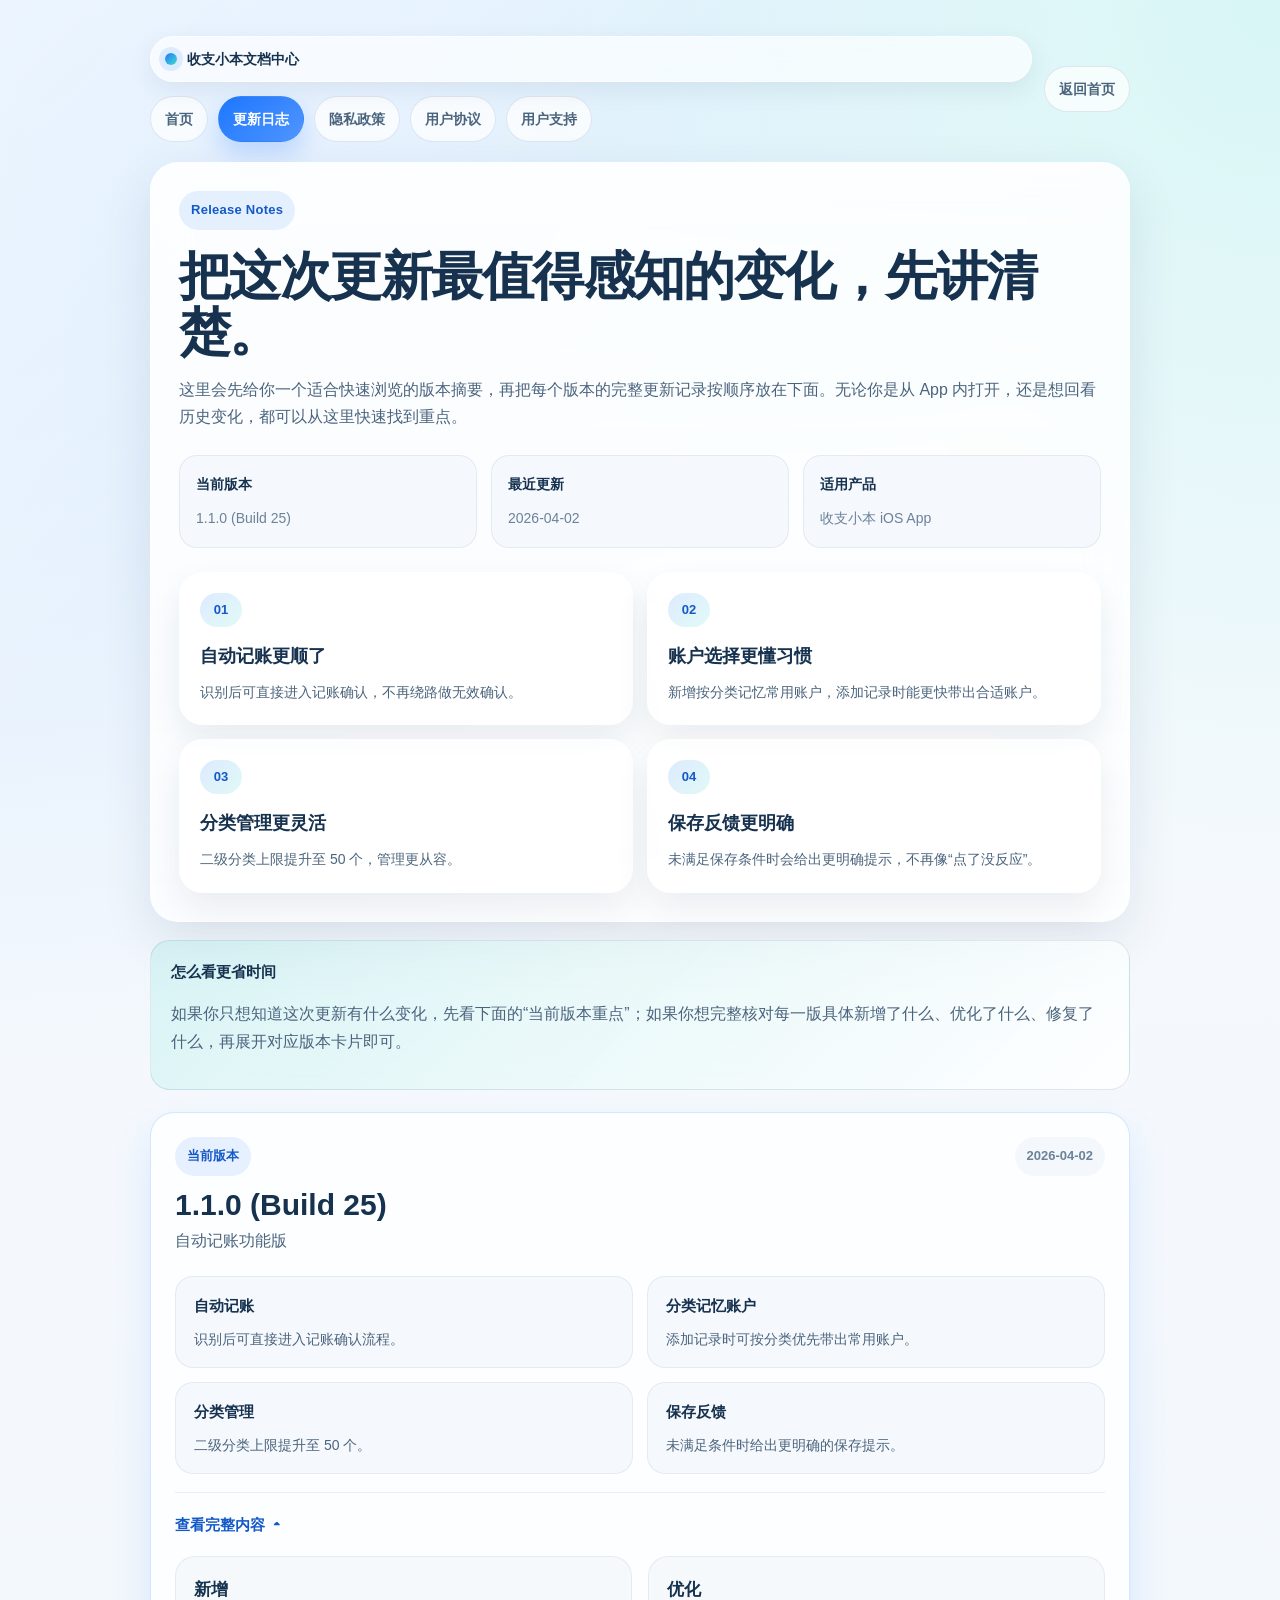
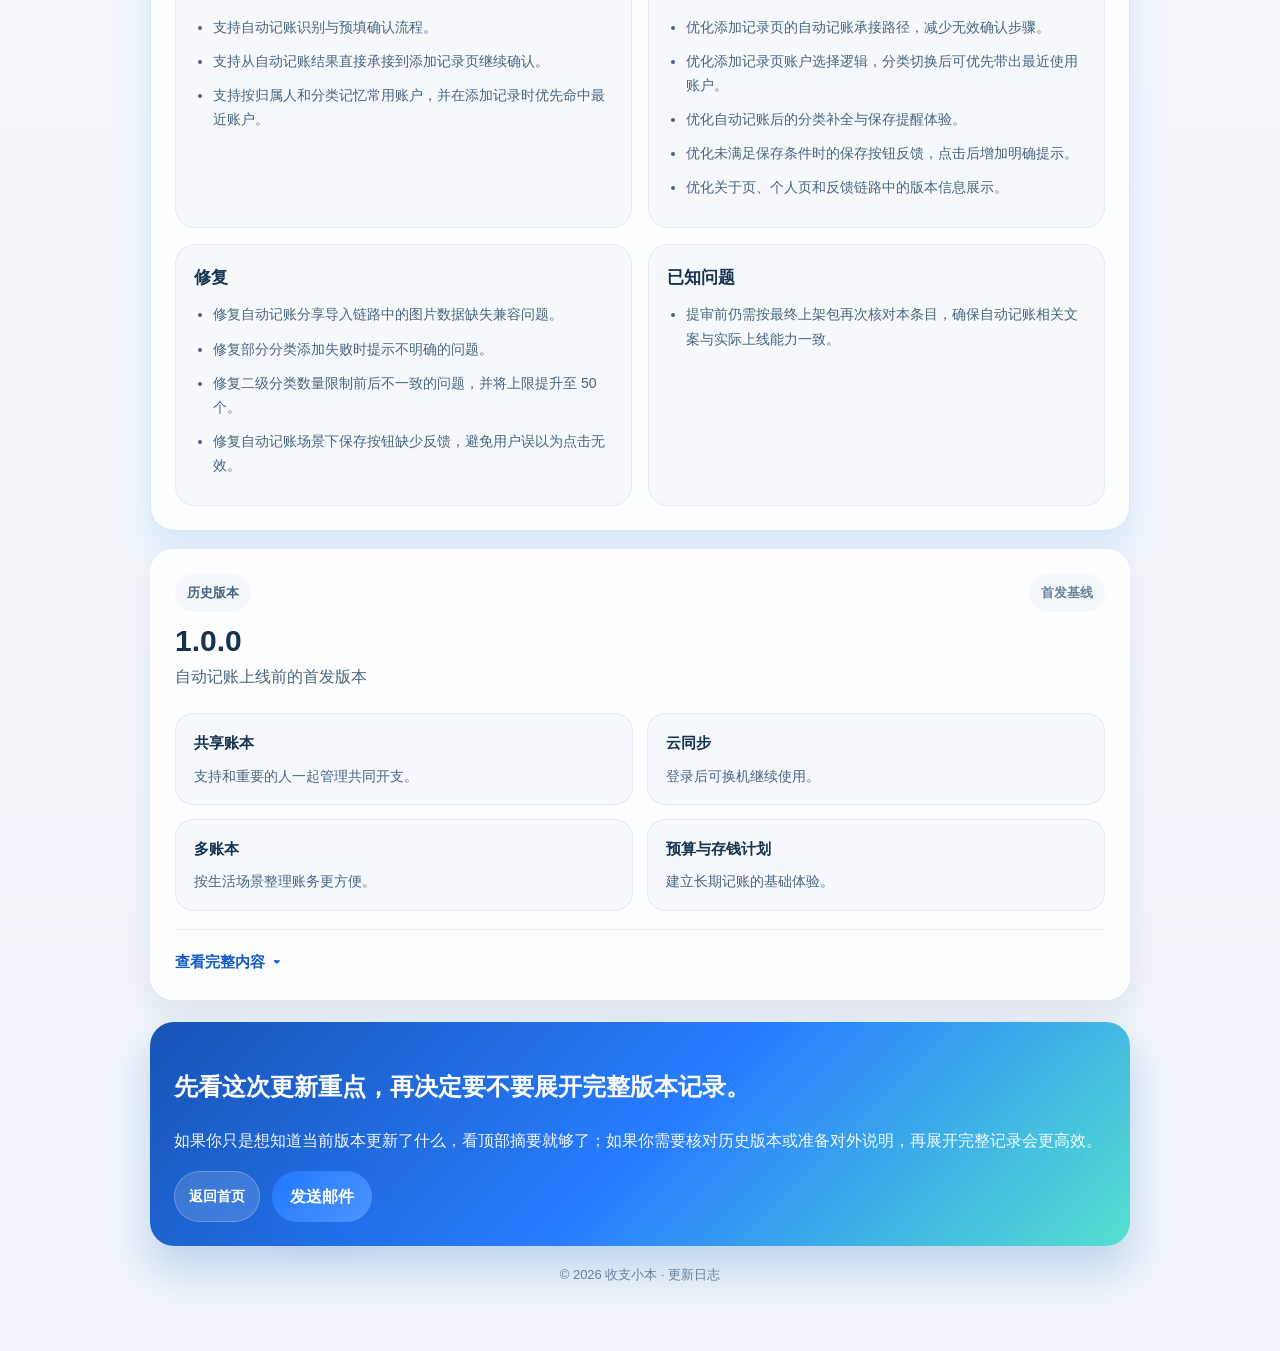
==== changelog.html @ b2f25f6f "Add files via upload 增加了对更新日志的支持" ====
<!DOCTYPE html>
<html lang="zh-CN">
<head>
    <meta charset="UTF-8">
    <meta name="viewport" content="width=device-width, initial-scale=1.0">
    <title>收支小本 | 更新日志</title>
    <meta name="description" content="收支小本更新日志网页，展示当前版本重点更新与完整版本记录，便于从 App 内或网页查看。">
    <link rel="stylesheet" href="styles.css">
</head>
<body>
    <main class="site-shell">
        <div class="topbar">
            <div class="topbar-group">
                <a class="brand-mark" href="index.html"><span class="brand-dot"></span><span>收支小本文档中心</span></a>
                <nav class="page-nav" aria-label="页面导航">
                    <a class="nav-link" href="index.html">首页</a>
                    <a class="nav-link is-active" href="changelog.html" aria-current="page">更新日志</a>
                    <a class="nav-link" href="privacy-policy.html">隐私政策</a>
                    <a class="nav-link" href="user-agreement.html">用户协议</a>
                    <a class="nav-link" href="support.html">用户支持</a>
                </nav>
            </div>
            <a class="back-link" href="index.html">返回首页</a>
        </div>

        <section class="hero release-hero">
            <span class="hero-kicker">Release Notes</span>
            <h1>把这次更新最值得感知的变化，先讲清楚。</h1>
            <p>这里会先给你一个适合快速浏览的版本摘要，再把每个版本的完整更新记录按顺序放在下面。无论你是从 App 内打开，还是想回看历史变化，都可以从这里快速找到重点。</p>

            <div class="meta-grid">
                <div class="meta-item">
                    <strong>当前版本</strong>
                    <span>1.1.0 (Build 25)</span>
                </div>
                <div class="meta-item">
                    <strong>最近更新</strong>
                    <span>2026-04-02</span>
                </div>
                <div class="meta-item">
                    <strong>适用产品</strong>
                    <span>收支小本 iOS App</span>
                </div>
            </div>

            <div class="release-highlight-grid" aria-label="本次更新重点">
                <article class="release-highlight-card">
                    <span class="release-pill">01</span>
                    <strong>自动记账更顺了</strong>
                    <p>识别后可直接进入记账确认，不再绕路做无效确认。</p>
                </article>
                <article class="release-highlight-card">
                    <span class="release-pill">02</span>
                    <strong>账户选择更懂习惯</strong>
                    <p>新增按分类记忆常用账户，添加记录时能更快带出合适账户。</p>
                </article>
                <article class="release-highlight-card">
                    <span class="release-pill">03</span>
                    <strong>分类管理更灵活</strong>
                    <p>二级分类上限提升至 50 个，管理更从容。</p>
                </article>
                <article class="release-highlight-card">
                    <span class="release-pill">04</span>
                    <strong>保存反馈更明确</strong>
                    <p>未满足保存条件时会给出更明确提示，不再像“点了没反应”。</p>
                </article>
            </div>
        </section>

        <section class="notice info">
            <strong>怎么看更省时间</strong>
            <p>如果你只想知道这次更新有什么变化，先看下面的“当前版本重点”；如果你想完整核对每一版具体新增了什么、优化了什么、修复了什么，再展开对应版本卡片即可。</p>
        </section>

        <section class="release-list" aria-label="完整版本记录">
            <article class="release-card is-current">
                <div class="release-card-header">
                    <div>
                        <span class="release-badge">当前版本</span>
                        <h2>1.1.0 (Build 25)</h2>
                        <p>自动记账功能版</p>
                    </div>
                    <span class="release-date">2026-04-02</span>
                </div>

                <div class="release-summary-grid">
                    <div class="release-summary-item">
                        <strong>自动记账</strong>
                        <p>识别后可直接进入记账确认流程。</p>
                    </div>
                    <div class="release-summary-item">
                        <strong>分类记忆账户</strong>
                        <p>添加记录时可按分类优先带出常用账户。</p>
                    </div>
                    <div class="release-summary-item">
                        <strong>分类管理</strong>
                        <p>二级分类上限提升至 50 个。</p>
                    </div>
                    <div class="release-summary-item">
                        <strong>保存反馈</strong>
                        <p>未满足条件时给出更明确的保存提示。</p>
                    </div>
                </div>

                <details class="release-details" open>
                    <summary>查看完整内容</summary>
                    <div class="release-detail-sections">
                        <section class="release-detail-block">
                            <h3>新增</h3>
                            <ul>
                                <li>支持自动记账识别与预填确认流程。</li>
                                <li>支持从自动记账结果直接承接到添加记录页继续确认。</li>
                                <li>支持按归属人和分类记忆常用账户，并在添加记录时优先命中最近账户。</li>
                            </ul>
                        </section>
                        <section class="release-detail-block">
                            <h3>优化</h3>
                            <ul>
                                <li>优化添加记录页的自动记账承接路径，减少无效确认步骤。</li>
                                <li>优化添加记录页账户选择逻辑，分类切换后可优先带出最近使用账户。</li>
                                <li>优化自动记账后的分类补全与保存提醒体验。</li>
                                <li>优化未满足保存条件时的保存按钮反馈，点击后增加明确提示。</li>
                                <li>优化关于页、个人页和反馈链路中的版本信息展示。</li>
                            </ul>
                        </section>
                        <section class="release-detail-block">
                            <h3>修复</h3>
                            <ul>
                                <li>修复自动记账分享导入链路中的图片数据缺失兼容问题。</li>
                                <li>修复部分分类添加失败时提示不明确的问题。</li>
                                <li>修复二级分类数量限制前后不一致的问题，并将上限提升至 50 个。</li>
                                <li>修复自动记账场景下保存按钮缺少反馈，避免用户误以为点击无效。</li>
                            </ul>
                        </section>
                        <section class="release-detail-block">
                            <h3>已知问题</h3>
                            <ul>
                                <li>提审前仍需按最终上架包再次核对本条目，确保自动记账相关文案与实际上线能力一致。</li>
                            </ul>
                        </section>
                    </div>
                </details>
            </article>

            <article class="release-card">
                <div class="release-card-header">
                    <div>
                        <span class="release-badge muted">历史版本</span>
                        <h2>1.0.0</h2>
                        <p>自动记账上线前的首发版本</p>
                    </div>
                    <span class="release-date">首发基线</span>
                </div>

                <div class="release-summary-grid">
                    <div class="release-summary-item">
                        <strong>共享账本</strong>
                        <p>支持和重要的人一起管理共同开支。</p>
                    </div>
                    <div class="release-summary-item">
                        <strong>云同步</strong>
                        <p>登录后可换机继续使用。</p>
                    </div>
                    <div class="release-summary-item">
                        <strong>多账本</strong>
                        <p>按生活场景整理账务更方便。</p>
                    </div>
                    <div class="release-summary-item">
                        <strong>预算与存钱计划</strong>
                        <p>建立长期记账的基础体验。</p>
                    </div>
                </div>

                <details class="release-details">
                    <summary>查看完整内容</summary>
                    <div class="release-detail-sections">
                        <section class="release-detail-block">
                            <h3>新增</h3>
                            <ul>
                                <li>支持共享账本与家庭空间协作记账。</li>
                                <li>支持登录后云同步与换机恢复。</li>
                                <li>支持多账本管理、预算与存钱计划。</li>
                            </ul>
                        </section>
                        <section class="release-detail-block">
                            <h3>优化</h3>
                            <ul>
                                <li>建立记账、账本、预算与家庭协作的基础体验。</li>
                            </ul>
                        </section>
                        <section class="release-detail-block">
                            <h3>修复</h3>
                            <ul>
                                <li>首发基线版本，此处不单独拆分修复项。</li>
                            </ul>
                        </section>
                        <section class="release-detail-block">
                            <h3>已知问题</h3>
                            <ul>
                                <li>自动记账能力尚未纳入 1.0 版本范围。</li>
                            </ul>
                        </section>
                    </div>
                </details>
            </article>
        </section>

        <section class="footer-card">
            <h2>先看这次更新重点，再决定要不要展开完整版本记录。</h2>
            <p>如果你只是想知道当前版本更新了什么，看顶部摘要就够了；如果你需要核对历史版本或准备对外说明，再展开完整记录会更高效。</p>
            <div class="link-row">
                <a class="chip-link" href="index.html">返回首页</a>
                <a class="email-link" href="mailto:lurencha_developer@163.com">发送邮件</a>
            </div>
        </section>

        <div class="page-footer">© 2026 收支小本 · 更新日志</div>
    </main>
</body>
</html>
---- styles.css ----
:root {
  --bg: #f3f7fb;
  --bg-accent: radial-gradient(circle at top left, rgba(86, 168, 255, 0.22), transparent 34%), radial-gradient(circle at top right, rgba(67, 222, 201, 0.18), transparent 28%), linear-gradient(180deg, #f8fbff 0%, #eef4f9 100%);
  --surface: rgba(255, 255, 255, 0.84);
  --surface-strong: #ffffff;
  --surface-muted: #f4f8fc;
  --border: rgba(32, 73, 126, 0.12);
  --text: #16324f;
  --text-secondary: #4b647d;
  --text-tertiary: #6c8299;
  --brand: #1f78ff;
  --brand-deep: #1459c8;
  --brand-soft: rgba(31, 120, 255, 0.1);
  --mint-soft: rgba(67, 222, 201, 0.14);
  --warning-soft: rgba(255, 183, 77, 0.16);
  --shadow: 0 18px 50px rgba(22, 50, 79, 0.1);
  --radius-xl: 28px;
  --radius-lg: 20px;
  --radius-md: 14px;
  --max-width: 980px;
  --font-sans: -apple-system, BlinkMacSystemFont, "SF Pro Display", "Segoe UI", "PingFang SC", "Hiragino Sans GB", "Microsoft YaHei", sans-serif;
}

* {
  box-sizing: border-box;
}

html {
  scroll-behavior: smooth;
}

body {
  margin: 0;
  min-height: 100vh;
  font-family: var(--font-sans);
  color: var(--text);
  background: var(--bg-accent);
  line-height: 1.72;
}

body::before {
  content: "";
  position: fixed;
  inset: 0;
  pointer-events: none;
  background: linear-gradient(135deg, rgba(255, 255, 255, 0.56), transparent 35%);
}

.site-shell {
  position: relative;
  width: min(calc(100% - 32px), var(--max-width));
  margin: 0 auto;
  padding: 24px 0 56px;
}

.topbar {
  display: flex;
  align-items: center;
  justify-content: space-between;
  gap: 12px;
  padding: 12px 0 20px;
}

.topbar-group {
  display: flex;
  flex-direction: column;
  gap: 14px;
  flex: 1;
}

.brand-mark,
.back-link,
.chip-link,
.primary-link,
.email-link,
.card-link,
.nav-link {
  min-height: 44px;
}

.brand-mark {
  display: inline-flex;
  align-items: center;
  gap: 10px;
  padding: 10px 14px;
  border-radius: 999px;
  background: rgba(255, 255, 255, 0.65);
  border: 1px solid rgba(255, 255, 255, 0.58);
  box-shadow: 0 8px 24px rgba(22, 50, 79, 0.08);
  backdrop-filter: blur(16px);
  text-decoration: none;
  color: var(--text);
  font-size: 14px;
  font-weight: 700;
}

.brand-dot {
  width: 12px;
  height: 12px;
  border-radius: 999px;
  background: linear-gradient(135deg, #1f78ff 0%, #43dec9 100%);
  box-shadow: 0 0 0 6px rgba(31, 120, 255, 0.12);
}

.back-link,
.chip-link,
.primary-link,
.email-link,
.secondary-link,
.card-link,
.nav-link {
  display: inline-flex;
  align-items: center;
  justify-content: center;
  gap: 8px;
  text-decoration: none;
  transition: transform 180ms ease, box-shadow 180ms ease, background 180ms ease, border-color 180ms ease;
}

.back-link,
.chip-link,
.secondary-link,
.nav-link {
  color: var(--text-secondary);
  border: 1px solid var(--border);
  background: rgba(255, 255, 255, 0.72);
}

.back-link,
.chip-link {
  border-radius: 999px;
  padding: 10px 14px;
  font-size: 14px;
  font-weight: 600;
}

.page-nav {
  display: flex;
  flex-wrap: wrap;
  gap: 10px;
}

.nav-link {
  border-radius: 999px;
  padding: 10px 14px;
  font-size: 14px;
  font-weight: 700;
}

.nav-link.is-active {
  color: #fff;
  border-color: transparent;
  background: linear-gradient(135deg, var(--brand) 0%, #4f95ff 100%);
  box-shadow: 0 12px 24px rgba(31, 120, 255, 0.22);
}

.primary-link,
.email-link {
  border-radius: 999px;
  padding: 12px 18px;
  background: linear-gradient(135deg, var(--brand) 0%, #4f95ff 100%);
  color: #fff;
  font-weight: 700;
  box-shadow: 0 14px 28px rgba(31, 120, 255, 0.24);
}

.primary-link:hover,
.email-link:hover,
.card-link:hover,
.chip-link:hover,
.back-link:hover,
.secondary-link:hover {
  transform: translateY(-1px);
}

.hero,
.document-panel,
.card-grid,
.link-cluster,
.notice,
.content-card,
.footer-card {
  backdrop-filter: blur(18px);
}

.hero {
  padding: 28px;
  border-radius: var(--radius-xl);
  background: linear-gradient(180deg, rgba(255, 255, 255, 0.88) 0%, rgba(255, 255, 255, 0.76) 100%);
  border: 1px solid rgba(255, 255, 255, 0.7);
  box-shadow: var(--shadow);
}

.hero-kicker {
  display: inline-flex;
  align-items: center;
  gap: 8px;
  padding: 8px 12px;
  border-radius: 999px;
  background: var(--brand-soft);
  color: var(--brand-deep);
  font-size: 13px;
  font-weight: 700;
  letter-spacing: 0.02em;
}

.hero h1,
.document-header h1 {
  margin: 18px 0 12px;
  font-size: clamp(30px, 5vw, 52px);
  line-height: 1.08;
  letter-spacing: -0.03em;
}

.hero p,
.document-header p,
.document-copy p,
.document-copy li,
.notice p,
.link-cluster p,
.footer-card p,
.meta-grid p {
  color: var(--text-secondary);
  font-size: 16px;
}

.meta-grid {
  display: grid;
  grid-template-columns: repeat(3, minmax(0, 1fr));
  gap: 14px;
  margin-top: 24px;
}

.meta-item {
  padding: 16px;
  border-radius: 18px;
  background: rgba(244, 248, 252, 0.9);
  border: 1px solid rgba(32, 73, 126, 0.08);
}

.meta-item strong {
  display: block;
  margin-bottom: 8px;
  font-size: 14px;
  color: var(--text);
}

.meta-item span {
  color: var(--text-tertiary);
  font-size: 14px;
}

.card-grid {
  display: grid;
  grid-template-columns: repeat(auto-fit, minmax(220px, 1fr));
  gap: 16px;
  margin-top: 22px;
}

.card-link {
  align-items: flex-start;
  flex-direction: column;
  padding: 22px;
  border-radius: 22px;
  color: var(--text);
  background: rgba(255, 255, 255, 0.82);
  border: 1px solid rgba(255, 255, 255, 0.82);
  box-shadow: 0 16px 34px rgba(22, 50, 79, 0.08);
}

.card-link strong {
  font-size: 18px;
  line-height: 1.3;
}

.card-link p {
  margin: 8px 0 0;
  font-size: 14px;
  color: var(--text-secondary);
}

.card-link .eyebrow {
  display: inline-flex;
  align-items: center;
  justify-content: center;
  width: 42px;
  height: 42px;
  margin-bottom: 14px;
  border-radius: 14px;
  font-size: 18px;
  font-weight: 700;
  background: linear-gradient(135deg, rgba(31, 120, 255, 0.15) 0%, rgba(67, 222, 201, 0.16) 100%);
  color: var(--brand-deep);
}

.section-heading {
  margin: 32px 0 16px;
  font-size: 22px;
  line-height: 1.25;
}

.notice {
  margin-top: 18px;
  padding: 18px 20px;
  border-radius: 20px;
  border: 1px solid var(--border);
  background: rgba(255, 255, 255, 0.72);
}

.notice.warning {
  background: linear-gradient(135deg, var(--warning-soft) 0%, rgba(255, 255, 255, 0.86) 100%);
}

.notice.info {
  background: linear-gradient(135deg, var(--mint-soft) 0%, rgba(255, 255, 255, 0.86) 100%);
}

.notice strong {
  display: block;
  margin-bottom: 8px;
  font-size: 15px;
}

.document-panel {
  padding: 28px;
  border-radius: var(--radius-xl);
  background: linear-gradient(180deg, rgba(255, 255, 255, 0.9) 0%, rgba(255, 255, 255, 0.8) 100%);
  border: 1px solid rgba(255, 255, 255, 0.8);
  box-shadow: var(--shadow);
}

.document-header {
  display: flex;
  flex-direction: column;
  gap: 14px;
  padding-bottom: 20px;
  border-bottom: 1px solid rgba(32, 73, 126, 0.08);
}

.document-meta {
  display: flex;
  flex-wrap: wrap;
  gap: 10px;
}

.document-meta span {
  display: inline-flex;
  align-items: center;
  gap: 6px;
  padding: 8px 12px;
  border-radius: 999px;
  background: rgba(244, 248, 252, 0.92);
  color: var(--text-tertiary);
  font-size: 13px;
  font-weight: 600;
}

.document-copy h2 {
  margin: 34px 0 14px;
  font-size: 24px;
  line-height: 1.25;
}

.document-copy h3 {
  margin: 22px 0 10px;
  font-size: 18px;
  line-height: 1.35;
}

.document-copy p {
  margin: 0 0 14px;
}

.document-copy ul,
.document-copy ol {
  margin: 0 0 18px 1.2em;
  padding: 0;
}

.document-copy li {
  margin-bottom: 10px;
  padding-left: 4px;
}

.document-copy a,
.footer-card a,
.notice a,
.link-cluster a {
  color: var(--brand-deep);
  text-decoration: none;
  font-weight: 700;
}

.link-cluster {
  margin-top: 28px;
  padding: 20px;
  border-radius: 22px;
  background: rgba(244, 248, 252, 0.84);
  border: 1px solid rgba(32, 73, 126, 0.08);
}

.link-row {
  display: flex;
  flex-wrap: wrap;
  gap: 12px;
  margin-top: 14px;
}

.secondary-link {
  border-radius: 16px;
  padding: 12px 14px;
  font-size: 14px;
  font-weight: 700;
}

.footer-card {
  margin-top: 22px;
  padding: 24px;
  border-radius: 24px;
  background: linear-gradient(135deg, rgba(14, 77, 178, 0.96) 0%, rgba(31, 120, 255, 0.96) 52%, rgba(67, 222, 201, 0.9) 100%);
  box-shadow: 0 22px 40px rgba(20, 89, 200, 0.22);
}

.footer-card h2,
.footer-card h3,
.footer-card p,
.footer-card a,
.footer-card li {
  color: #fff;
}

.footer-card p,
.footer-card li {
  opacity: 0.95;
}

.footer-card .chip-link {
  color: #fff;
  border-color: rgba(255, 255, 255, 0.24);
  background: rgba(255, 255, 255, 0.14);
}

.release-hero {
  margin-bottom: 8px;
}

.release-highlight-grid {
  display: grid;
  grid-template-columns: repeat(2, minmax(0, 1fr));
  gap: 14px;
  margin-top: 24px;
}

.release-highlight-card,
.release-card {
  border-radius: 24px;
  background: rgba(255, 255, 255, 0.82);
  border: 1px solid rgba(255, 255, 255, 0.82);
  box-shadow: 0 16px 34px rgba(22, 50, 79, 0.08);
}

.release-highlight-card {
  padding: 20px;
}

.release-pill,
.release-badge,
.release-date,
.release-details summary {
  font-weight: 700;
}

.release-pill {
  display: inline-flex;
  align-items: center;
  justify-content: center;
  min-width: 42px;
  height: 34px;
  padding: 0 12px;
  border-radius: 999px;
  background: linear-gradient(135deg, rgba(31, 120, 255, 0.15) 0%, rgba(67, 222, 201, 0.16) 100%);
  color: var(--brand-deep);
  font-size: 13px;
}

.release-highlight-card strong,
.release-summary-item strong {
  display: block;
  color: var(--text);
}

.release-highlight-card strong {
  margin-top: 14px;
  font-size: 18px;
}

.release-highlight-card p,
.release-summary-item p,
.release-card-header p,
.release-detail-block li {
  color: var(--text-secondary);
}

.release-highlight-card p {
  margin: 8px 0 0;
  font-size: 14px;
}

.release-list {
  display: flex;
  flex-direction: column;
  gap: 18px;
  margin-top: 22px;
}

.release-card {
  padding: 24px;
}

.release-card.is-current {
  border-color: rgba(31, 120, 255, 0.18);
  box-shadow: 0 20px 40px rgba(31, 120, 255, 0.12);
}

.release-card-header {
  display: flex;
  align-items: flex-start;
  justify-content: space-between;
  gap: 16px;
}

.release-card-header h2 {
  margin: 12px 0 6px;
  font-size: 30px;
  line-height: 1.1;
}

.release-card-header p {
  margin: 0;
  font-size: 16px;
}

.release-badge,
.release-date {
  display: inline-flex;
  align-items: center;
  gap: 6px;
  padding: 8px 12px;
  border-radius: 999px;
  font-size: 13px;
}

.release-badge {
  color: var(--brand-deep);
  background: var(--brand-soft);
}

.release-badge.muted {
  color: var(--text-secondary);
  background: rgba(244, 248, 252, 0.92);
}

.release-date {
  color: var(--text-tertiary);
  background: rgba(244, 248, 252, 0.92);
  white-space: nowrap;
}

.release-summary-grid {
  display: grid;
  grid-template-columns: repeat(2, minmax(0, 1fr));
  gap: 14px;
  margin-top: 22px;
}

.release-summary-item {
  padding: 16px 18px;
  border-radius: 18px;
  background: rgba(244, 248, 252, 0.9);
  border: 1px solid rgba(32, 73, 126, 0.08);
}

.release-summary-item strong {
  margin-bottom: 8px;
  font-size: 15px;
}

.release-summary-item p {
  margin: 0;
  font-size: 14px;
}

.release-details {
  margin-top: 18px;
  border-top: 1px solid rgba(32, 73, 126, 0.08);
  padding-top: 18px;
}

.release-details summary {
  display: inline-flex;
  align-items: center;
  gap: 8px;
  cursor: pointer;
  list-style: none;
  color: var(--brand-deep);
  font-size: 15px;
}

.release-details summary::-webkit-details-marker {
  display: none;
}

.release-details summary::after {
  content: "▾";
  font-size: 14px;
  transition: transform 180ms ease;
}

.release-details[open] summary::after {
  transform: rotate(180deg);
}

.release-detail-sections {
  display: grid;
  grid-template-columns: repeat(2, minmax(0, 1fr));
  gap: 16px;
  margin-top: 18px;
}

.release-detail-block {
  padding: 18px;
  border-radius: 20px;
  background: rgba(244, 248, 252, 0.84);
  border: 1px solid rgba(32, 73, 126, 0.08);
}

.release-detail-block h3 {
  margin: 0 0 10px;
  font-size: 17px;
}

.release-detail-block ul {
  margin: 0 0 0 1.2em;
  padding: 0;
}

.release-detail-block li {
  margin-bottom: 10px;
  font-size: 14px;
}

.divider-space {
  height: 20px;
}

.page-footer {
  padding: 18px 0 8px;
  color: var(--text-tertiary);
  font-size: 13px;
  text-align: center;
}

@media (max-width: 900px) {
  .card-grid,
  .meta-grid,
  .release-highlight-grid,
  .release-summary-grid,
  .release-detail-sections {
    grid-template-columns: 1fr;
  }
}

@media (max-width: 640px) {
  .site-shell {
    width: min(calc(100% - 20px), var(--max-width));
    padding: 16px 0 40px;
  }

  .topbar {
    align-items: stretch;
    padding-bottom: 16px;
  }

  .topbar-group {
    gap: 12px;
  }

  .page-nav {
    gap: 8px;
  }

  .nav-link {
    flex: 1 1 calc(50% - 8px);
    padding-inline: 12px;
  }

  .hero,
  .document-panel,
  .footer-card {
    padding: 20px;
    border-radius: 24px;
  }

  .hero h1,
  .document-header h1 {
    font-size: 32px;
  }

  .document-copy h2 {
    font-size: 22px;
  }

  .card-link,
  .link-cluster,
  .notice,
  .meta-item,
  .release-highlight-card,
  .release-card,
  .release-summary-item,
  .release-detail-block {
    padding: 18px;
  }

  .release-card-header {
    flex-direction: column;
  }

  .release-card-header h2 {
    font-size: 26px;
  }
}

@media (prefers-reduced-motion: reduce) {
  html {
    scroll-behavior: auto;
  }

  *, *::before, *::after {
    animation: none !important;
    transition: none !important;
  }
}
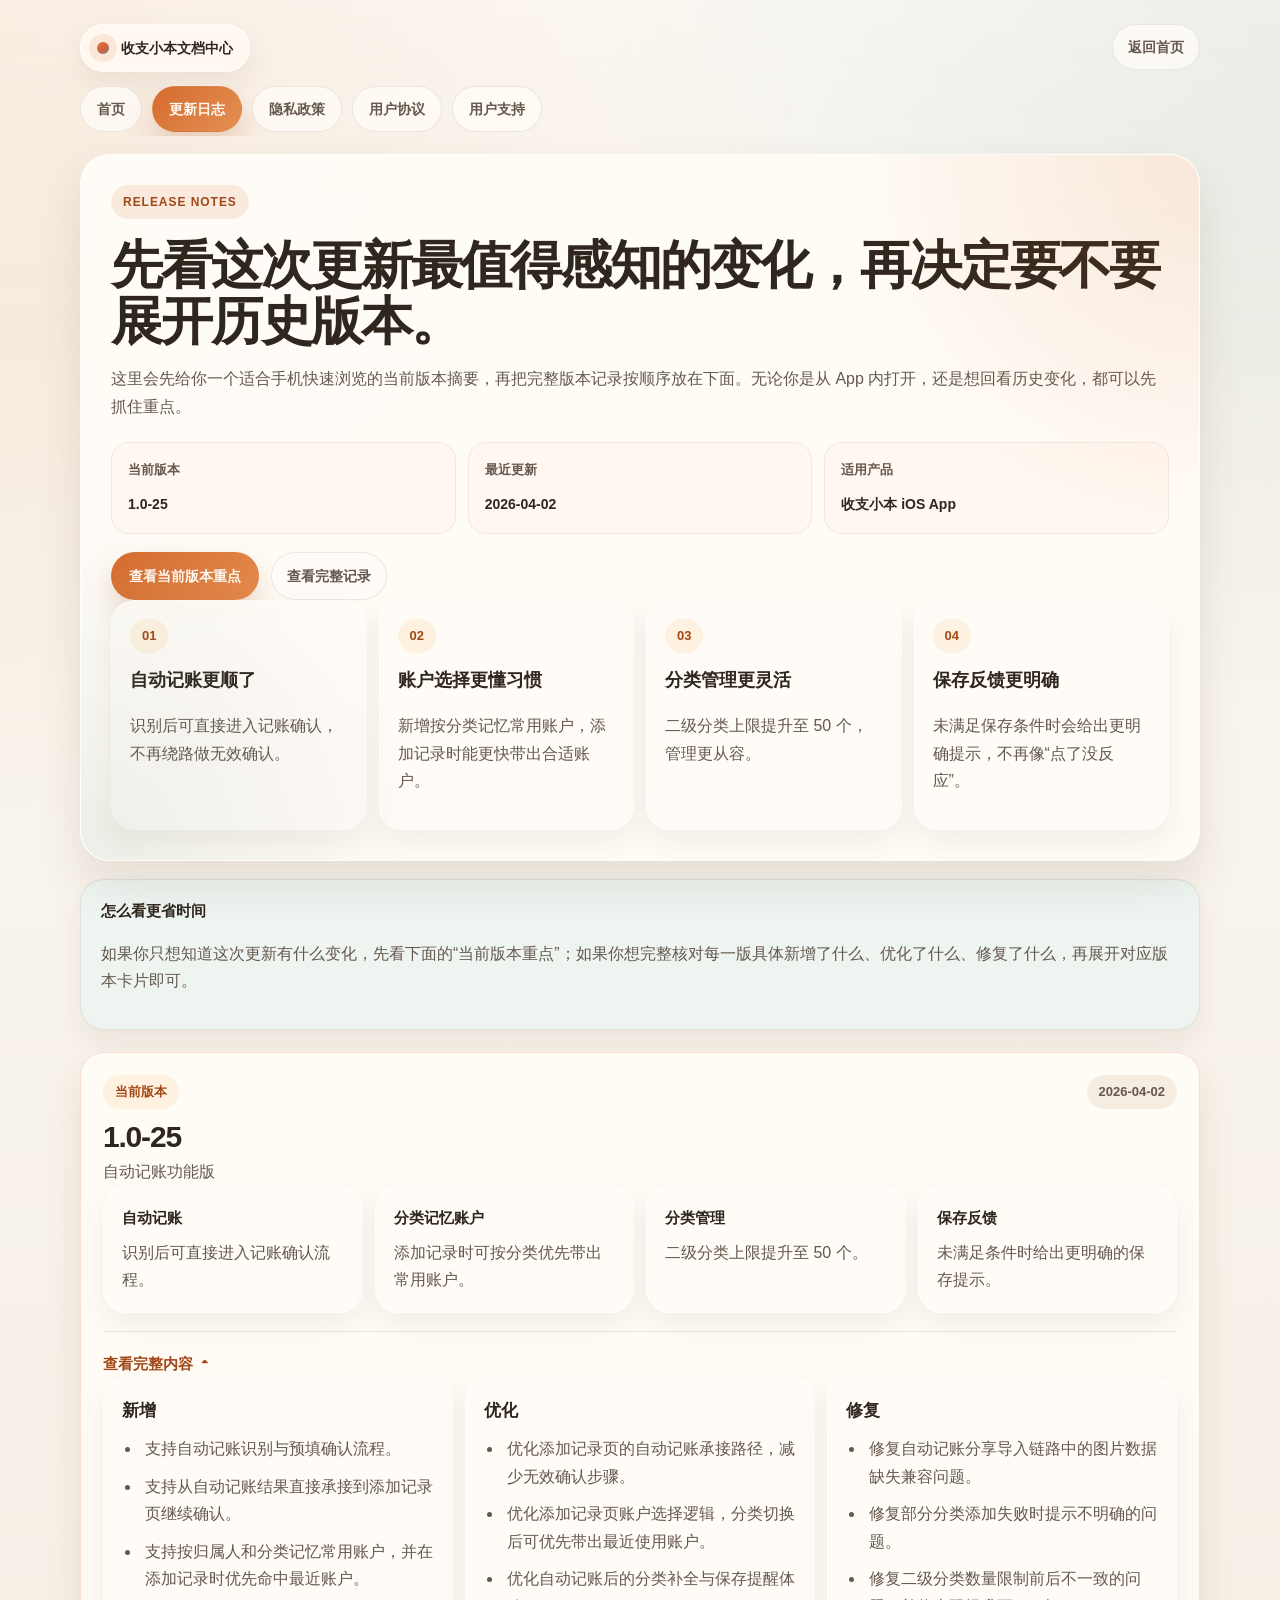
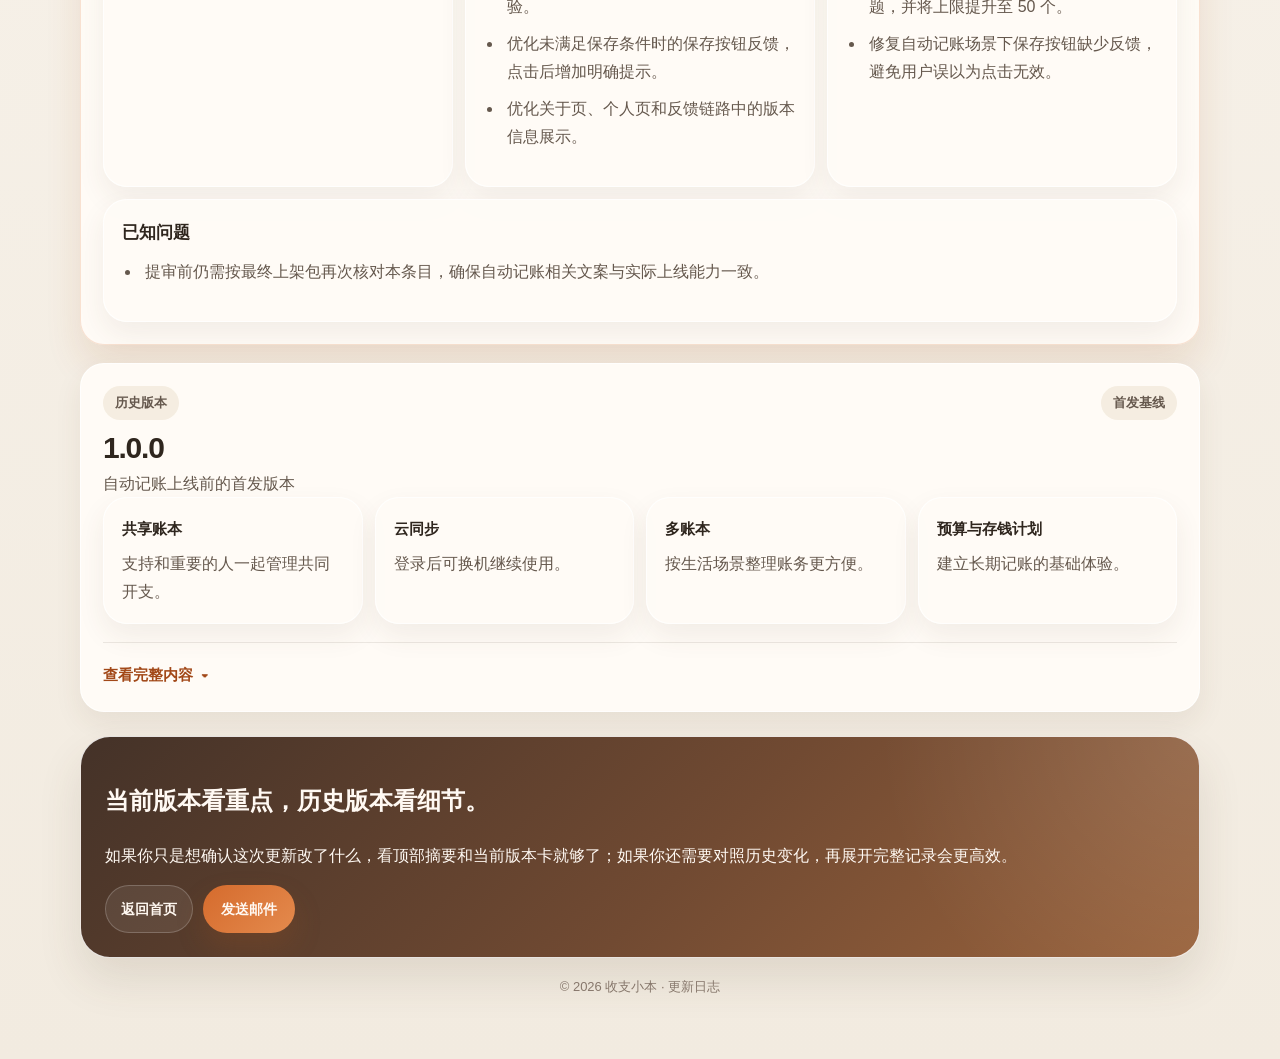
==== commit c0f04ce0: "Add files via upload 更新视觉方案" ====
--- a/changelog.html
+++ b/changelog.html
@@ -20,18 +20,20 @@
                     <a class="nav-link" href="support.html">用户支持</a>
                 </nav>
             </div>
-            <a class="back-link" href="index.html">返回首页</a>
+            <div class="topbar-actions">
+                <a class="back-link" href="index.html">返回首页</a>
+            </div>
         </div>
 
         <section class="hero release-hero">
             <span class="hero-kicker">Release Notes</span>
-            <h1>把这次更新最值得感知的变化，先讲清楚。</h1>
-            <p>这里会先给你一个适合快速浏览的版本摘要，再把每个版本的完整更新记录按顺序放在下面。无论你是从 App 内打开，还是想回看历史变化，都可以从这里快速找到重点。</p>
+            <h1>先看这次更新最值得感知的变化，再决定要不要展开历史版本。</h1>
+            <p>这里会先给你一个适合手机快速浏览的当前版本摘要，再把完整版本记录按顺序放在下面。无论你是从 App 内打开，还是想回看历史变化，都可以先抓住重点。</p>
 
             <div class="meta-grid">
                 <div class="meta-item">
                     <strong>当前版本</strong>
-                    <span>1.1.0 (Build 25)</span>
+                    <span>1.0-25</span>
                 </div>
                 <div class="meta-item">
                     <strong>最近更新</strong>
@@ -43,6 +45,11 @@
                 </div>
             </div>
 
+            <div class="hero-actions">
+                <a class="primary-link" href="#current-version">查看当前版本重点</a>
+                <a class="chip-link" href="#release-history">查看完整记录</a>
+            </div>
+
             <div class="release-highlight-grid" aria-label="本次更新重点">
                 <article class="release-highlight-card">
                     <span class="release-pill">01</span>
@@ -72,12 +79,12 @@
             <p>如果你只想知道这次更新有什么变化，先看下面的“当前版本重点”；如果你想完整核对每一版具体新增了什么、优化了什么、修复了什么，再展开对应版本卡片即可。</p>
         </section>
 
-        <section class="release-list" aria-label="完整版本记录">
-            <article class="release-card is-current">
+        <section class="release-list" id="release-history" aria-label="完整版本记录">
+            <article class="release-card is-current" id="current-version">
                 <div class="release-card-header">
                     <div>
                         <span class="release-badge">当前版本</span>
-                        <h2>1.1.0 (Build 25)</h2>
+                        <h2>1.0-25</h2>
                         <p>自动记账功能版</p>
                     </div>
                     <span class="release-date">2026-04-02</span>
@@ -206,8 +213,8 @@
         </section>
 
         <section class="footer-card">
-            <h2>先看这次更新重点，再决定要不要展开完整版本记录。</h2>
-            <p>如果你只是想知道当前版本更新了什么，看顶部摘要就够了；如果你需要核对历史版本或准备对外说明，再展开完整记录会更高效。</p>
+            <h2>当前版本看重点，历史版本看细节。</h2>
+            <p>如果你只是想确认这次更新改了什么，看顶部摘要和当前版本卡就够了；如果你还需要对照历史变化，再展开完整记录会更高效。</p>
             <div class="link-row">
                 <a class="chip-link" href="index.html">返回首页</a>
                 <a class="email-link" href="mailto:lurencha_developer@163.com">发送邮件</a>
--- a/styles.css
+++ b/styles.css
@@ -1,24 +1,41 @@
 :root {
-  --bg: #f3f7fb;
-  --bg-accent: radial-gradient(circle at top left, rgba(86, 168, 255, 0.22), transparent 34%), radial-gradient(circle at top right, rgba(67, 222, 201, 0.18), transparent 28%), linear-gradient(180deg, #f8fbff 0%, #eef4f9 100%);
-  --surface: rgba(255, 255, 255, 0.84);
-  --surface-strong: #ffffff;
-  --surface-muted: #f4f8fc;
-  --border: rgba(32, 73, 126, 0.12);
-  --text: #16324f;
-  --text-secondary: #4b647d;
-  --text-tertiary: #6c8299;
-  --brand: #1f78ff;
-  --brand-deep: #1459c8;
-  --brand-soft: rgba(31, 120, 255, 0.1);
-  --mint-soft: rgba(67, 222, 201, 0.14);
-  --warning-soft: rgba(255, 183, 77, 0.16);
-  --shadow: 0 18px 50px rgba(22, 50, 79, 0.1);
-  --radius-xl: 28px;
-  --radius-lg: 20px;
-  --radius-md: 14px;
-  --max-width: 980px;
-  --font-sans: -apple-system, BlinkMacSystemFont, "SF Pro Display", "Segoe UI", "PingFang SC", "Hiragino Sans GB", "Microsoft YaHei", sans-serif;
+  --bg-page: #f6f1e8;
+  --bg-layer: radial-gradient(circle at top left, rgba(228, 167, 110, 0.22), transparent 28%), radial-gradient(circle at top right, rgba(117, 156, 143, 0.18), transparent 24%), linear-gradient(180deg, #fbf7f1 0%, #f2ebe0 100%);
+  --surface-primary: rgba(255, 252, 247, 0.94);
+  --surface-secondary: #f5ede1;
+  --surface-highlight: #fff1df;
+  --surface-info: #eef5f1;
+  --surface-warning: #fff3e0;
+  --border-soft: rgba(74, 63, 53, 0.1);
+  --border-strong: rgba(74, 63, 53, 0.16);
+  --text-primary: #2f261e;
+  --text-secondary: #65584d;
+  --text-tertiary: #897a6f;
+  --brand-primary: #d56b2d;
+  --brand-primary-deep: #a24818;
+  --brand-primary-soft: rgba(213, 107, 45, 0.12);
+  --accent-cyan: #6e8c83;
+  --accent-cyan-soft: rgba(110, 140, 131, 0.14);
+  --warning-soft: rgba(214, 140, 42, 0.16);
+  --shadow-card: 0 12px 28px rgba(85, 65, 44, 0.08);
+  --shadow-hero: 0 22px 44px rgba(85, 65, 44, 0.12);
+  --radius-hero: 30px;
+  --radius-card: 24px;
+  --radius-soft: 18px;
+  --radius-pill: 999px;
+  --space-1: 4px;
+  --space-2: 8px;
+  --space-3: 12px;
+  --space-4: 16px;
+  --space-5: 20px;
+  --space-6: 24px;
+  --space-7: 32px;
+  --space-8: 40px;
+  --duration-fast: 160ms;
+  --duration-medium: 240ms;
+  --max-width: 1120px;
+  --reading-width: 760px;
+  --font-sans: "SF Pro Display", "SF Pro Text", "PingFang SC", "Hiragino Sans GB", "Microsoft YaHei", "Noto Sans SC", sans-serif;
 }
 
 * {
@@ -33,8 +50,8 @@
   margin: 0;
   min-height: 100vh;
   font-family: var(--font-sans);
-  color: var(--text);
-  background: var(--bg-accent);
+  background: var(--bg-layer);
+  color: var(--text-primary);
   line-height: 1.72;
 }
 
@@ -43,53 +60,78 @@
   position: fixed;
   inset: 0;
   pointer-events: none;
-  background: linear-gradient(135deg, rgba(255, 255, 255, 0.56), transparent 35%);
+  background: linear-gradient(180deg, rgba(255, 255, 255, 0.34) 0%, transparent 40%);
+}
+
+a,
+button,
+summary {
+  -webkit-tap-highlight-color: transparent;
 }
 
 .site-shell {
   position: relative;
-  width: min(calc(100% - 32px), var(--max-width));
+  width: min(calc(100% - 28px), var(--max-width));
   margin: 0 auto;
-  padding: 24px 0 56px;
+  padding: 18px 0 56px;
+}
+
+.topbar,
+.topbar-group,
+.topbar-actions,
+.page-nav,
+.hero-actions,
+.meta-grid,
+.card-grid,
+.quick-grid,
+.link-row,
+.release-highlight-grid,
+.release-summary-grid,
+.release-detail-sections {
+  display: flex;
 }
 
 .topbar {
-  display: flex;
-  align-items: center;
-  justify-content: space-between;
-  gap: 12px;
-  padding: 12px 0 20px;
-}
-
-.topbar-group {
-  display: flex;
   flex-direction: column;
   gap: 14px;
-  flex: 1;
+  margin-bottom: 18px;
+}
+
+.topbar-group {
+  flex-direction: column;
+  gap: 14px;
+}
+
+.topbar-actions {
+  gap: 10px;
+  flex-wrap: wrap;
 }
 
 .brand-mark,
+.nav-link,
 .back-link,
 .chip-link,
 .primary-link,
+.secondary-link,
 .email-link,
 .card-link,
-.nav-link {
-  min-height: 44px;
+.entry-card {
+  text-decoration: none;
+  transition: transform var(--duration-fast) ease, box-shadow var(--duration-fast) ease, background var(--duration-fast) ease, border-color var(--duration-fast) ease, color var(--duration-fast) ease;
 }
 
 .brand-mark {
   display: inline-flex;
   align-items: center;
-  gap: 10px;
-  padding: 10px 14px;
-  border-radius: 999px;
-  background: rgba(255, 255, 255, 0.65);
-  border: 1px solid rgba(255, 255, 255, 0.58);
-  box-shadow: 0 8px 24px rgba(22, 50, 79, 0.08);
-  backdrop-filter: blur(16px);
-  text-decoration: none;
-  color: var(--text);
+  gap: 12px;
+  width: fit-content;
+  min-height: 48px;
+  padding: 10px 16px;
+  border-radius: var(--radius-pill);
+  background: rgba(255, 250, 244, 0.92);
+  border: 1px solid rgba(255, 255, 255, 0.82);
+  box-shadow: var(--shadow-card);
+  color: var(--text-primary);
   font-size: 14px;
   font-weight: 700;
 }
@@ -97,119 +139,134 @@
 .brand-dot {
   width: 12px;
   height: 12px;
-  border-radius: 999px;
-  background: linear-gradient(135deg, #1f78ff 0%, #43dec9 100%);
-  box-shadow: 0 0 0 6px rgba(31, 120, 255, 0.12);
+  border-radius: 50%;
+  background: linear-gradient(135deg, #de7c2f 0%, #d45f3e 52%, #6e8c83 100%);
+  box-shadow: 0 0 0 8px rgba(213, 107, 45, 0.12);
+}
+
+.page-nav {
+  gap: 10px;
+  overflow-x: auto;
+  padding-bottom: 4px;
+  scrollbar-width: none;
+}
+
+.page-nav::-webkit-scrollbar {
+  display: none;
+}
+
+.nav-link {
+  flex: 0 0 auto;
+  min-height: 44px;
+  padding: 10px 16px;
+  border-radius: var(--radius-pill);
+  background: rgba(255, 252, 247, 0.78);
+  border: 1px solid var(--border-soft);
+  color: var(--text-secondary);
+  font-size: 14px;
+  font-weight: 700;
+}
+
+.nav-link.is-active {
+  background: linear-gradient(135deg, var(--brand-primary) 0%, #e49055 100%);
+  border-color: transparent;
+  box-shadow: 0 14px 28px rgba(165, 84, 27, 0.22);
+  color: #fffaf4;
 }
 
 .back-link,
 .chip-link,
-.primary-link,
-.email-link,
-.secondary-link,
-.card-link,
-.nav-link {
+.secondary-link {
   display: inline-flex;
   align-items: center;
   justify-content: center;
-  gap: 8px;
-  text-decoration: none;
-  transition: transform 180ms ease, box-shadow 180ms ease, background 180ms ease, border-color 180ms ease;
-}
-
-.back-link,
-.chip-link,
-.secondary-link,
-.nav-link {
+  min-height: 44px;
+  padding: 10px 15px;
+  border-radius: var(--radius-pill);
+  border: 1px solid var(--border-soft);
+  background: rgba(255, 252, 247, 0.78);
   color: var(--text-secondary);
-  border: 1px solid var(--border);
-  background: rgba(255, 255, 255, 0.72);
-}
-
-.back-link,
-.chip-link {
-  border-radius: 999px;
-  padding: 10px 14px;
-  font-size: 14px;
-  font-weight: 600;
-}
-
-.page-nav {
-  display: flex;
-  flex-wrap: wrap;
-  gap: 10px;
-}
-
-.nav-link {
-  border-radius: 999px;
-  padding: 10px 14px;
   font-size: 14px;
   font-weight: 700;
 }
 
-.nav-link.is-active {
-  color: #fff;
-  border-color: transparent;
-  background: linear-gradient(135deg, var(--brand) 0%, #4f95ff 100%);
-  box-shadow: 0 12px 24px rgba(31, 120, 255, 0.22);
-}
-
 .primary-link,
 .email-link {
-  border-radius: 999px;
+  display: inline-flex;
+  align-items: center;
+  justify-content: center;
+  min-height: 46px;
   padding: 12px 18px;
-  background: linear-gradient(135deg, var(--brand) 0%, #4f95ff 100%);
-  color: #fff;
+  border-radius: var(--radius-pill);
+  background: linear-gradient(135deg, var(--brand-primary) 0%, #e48a4d 100%);
+  color: #fff9f4;
+  font-size: 14px;
   font-weight: 700;
-  box-shadow: 0 14px 28px rgba(31, 120, 255, 0.24);
-}
-
+  box-shadow: 0 14px 28px rgba(165, 84, 27, 0.22);
+}
+
+.brand-mark:hover,
+.nav-link:hover,
+.back-link:hover,
+.chip-link:hover,
 .primary-link:hover,
+.secondary-link:hover,
 .email-link:hover,
 .card-link:hover,
-.chip-link:hover,
-.back-link:hover,
-.secondary-link:hover {
+.entry-card:hover {
   transform: translateY(-1px);
 }
 
 .hero,
 .document-panel,
-.card-grid,
-.link-cluster,
-.notice,
-.content-card,
 .footer-card {
-  backdrop-filter: blur(18px);
+  position: relative;
+  overflow: hidden;
+  border-radius: var(--radius-hero);
+  background: var(--surface-primary);
+  border: 1px solid rgba(255, 255, 255, 0.85);
+  box-shadow: var(--shadow-hero);
+}
+
+.hero::before,
+.document-panel::before,
+.footer-card::before {
+  content: "";
+  position: absolute;
+  inset: 0;
+  pointer-events: none;
+}
+
+.hero::before {
+  background: radial-gradient(circle at top right, rgba(213, 107, 45, 0.14), transparent 28%), radial-gradient(circle at bottom left, rgba(110, 140, 131, 0.12), transparent 26%);
 }
 
 .hero {
-  padding: 28px;
-  border-radius: var(--radius-xl);
-  background: linear-gradient(180deg, rgba(255, 255, 255, 0.88) 0%, rgba(255, 255, 255, 0.76) 100%);
-  border: 1px solid rgba(255, 255, 255, 0.7);
-  box-shadow: var(--shadow);
+  padding: 24px;
 }
 
 .hero-kicker {
   display: inline-flex;
   align-items: center;
   gap: 8px;
-  padding: 8px 12px;
-  border-radius: 999px;
-  background: var(--brand-soft);
-  color: var(--brand-deep);
-  font-size: 13px;
-  font-weight: 700;
-  letter-spacing: 0.02em;
+  min-height: 34px;
+  width: fit-content;
+  padding: 0 12px;
+  border-radius: var(--radius-pill);
+  background: var(--brand-primary-soft);
+  color: var(--brand-primary-deep);
+  font-size: 12px;
+  font-weight: 800;
+  letter-spacing: 0.08em;
+  text-transform: uppercase;
 }
 
 .hero h1,
 .document-header h1 {
   margin: 18px 0 12px;
-  font-size: clamp(30px, 5vw, 52px);
+  font-size: clamp(30px, 7vw, 52px);
   line-height: 1.08;
-  letter-spacing: -0.03em;
+  letter-spacing: -0.04em;
 }
 
 .hero p,
@@ -217,102 +274,158 @@
 .document-copy p,
 .document-copy li,
 .notice p,
-.link-cluster p,
+.page-intro p,
+.entry-card p,
+.release-highlight-card p,
+.release-summary-item p,
+.release-card-header p,
+.release-detail-block li,
 .footer-card p,
-.meta-grid p {
+.link-cluster p {
   color: var(--text-secondary);
   font-size: 16px;
 }
 
+.hero-actions,
+.meta-grid,
+.card-grid,
+.quick-grid,
+.link-row {
+  flex-wrap: wrap;
+}
+
+.hero-actions {
+  gap: 12px;
+  margin-top: 18px;
+}
+
 .meta-grid {
-  display: grid;
-  grid-template-columns: repeat(3, minmax(0, 1fr));
-  gap: 14px;
-  margin-top: 24px;
+  gap: 12px;
+  margin-top: 22px;
 }
 
 .meta-item {
+  flex: 1 1 180px;
+  min-width: 0;
   padding: 16px;
-  border-radius: 18px;
-  background: rgba(244, 248, 252, 0.9);
-  border: 1px solid rgba(32, 73, 126, 0.08);
+  border-radius: var(--radius-soft);
+  background: rgba(255, 248, 240, 0.88);
+  border: 1px solid rgba(74, 63, 53, 0.08);
 }
 
 .meta-item strong {
   display: block;
   margin-bottom: 8px;
+  font-size: 13px;
+  color: var(--text-secondary);
+}
+
+.meta-item span {
+  color: var(--text-primary);
   font-size: 14px;
-  color: var(--text);
-}
-
-.meta-item span {
+  font-weight: 700;
+}
+
+.section-heading {
+  margin: 28px 0 14px;
+  font-size: 24px;
+  line-height: 1.2;
+  letter-spacing: -0.03em;
+}
+
+.page-intro {
+  margin-top: 18px;
+  padding: 18px 20px;
+  border-radius: var(--radius-card);
+  background: rgba(255, 252, 247, 0.82);
+  border: 1px solid var(--border-soft);
+  box-shadow: var(--shadow-card);
+}
+
+.page-intro strong {
+  display: block;
+  margin-bottom: 8px;
+  font-size: 16px;
+}
+
+.card-grid,
+.quick-grid {
+  flex-direction: column;
+  gap: 14px;
+}
+
+.card-link,
+.entry-card {
+  position: relative;
+  display: flex;
+  flex-direction: column;
+  gap: 10px;
+  padding: 20px;
+  border-radius: var(--radius-card);
+  background: var(--surface-primary);
+  border: 1px solid rgba(255, 255, 255, 0.78);
+  box-shadow: var(--shadow-card);
+  color: var(--text-primary);
+}
+
+.card-link::after,
+.entry-card::after {
+  content: "↗";
+  position: absolute;
+  top: 18px;
+  right: 18px;
   color: var(--text-tertiary);
-  font-size: 14px;
-}
-
-.card-grid {
-  display: grid;
-  grid-template-columns: repeat(auto-fit, minmax(220px, 1fr));
-  gap: 16px;
-  margin-top: 22px;
-}
-
-.card-link {
-  align-items: flex-start;
-  flex-direction: column;
-  padding: 22px;
-  border-radius: 22px;
-  color: var(--text);
-  background: rgba(255, 255, 255, 0.82);
-  border: 1px solid rgba(255, 255, 255, 0.82);
-  box-shadow: 0 16px 34px rgba(22, 50, 79, 0.08);
-}
-
-.card-link strong {
-  font-size: 18px;
-  line-height: 1.3;
-}
-
-.card-link p {
-  margin: 8px 0 0;
-  font-size: 14px;
-  color: var(--text-secondary);
-}
-
-.card-link .eyebrow {
+  font-size: 16px;
+}
+
+.eyebrow {
   display: inline-flex;
   align-items: center;
   justify-content: center;
-  width: 42px;
-  height: 42px;
-  margin-bottom: 14px;
+  width: 40px;
+  height: 40px;
   border-radius: 14px;
+  background: var(--surface-highlight);
+  color: var(--brand-primary-deep);
+  font-size: 15px;
+  font-weight: 800;
+}
+
+.card-link strong,
+.entry-card strong {
+  display: block;
   font-size: 18px;
+  line-height: 1.28;
+}
+
+.card-link p,
+.entry-card p {
+  margin: 0;
+}
+
+.entry-card-meta {
+  display: inline-flex;
+  align-items: center;
+  gap: 8px;
+  color: var(--text-tertiary);
+  font-size: 13px;
   font-weight: 700;
-  background: linear-gradient(135deg, rgba(31, 120, 255, 0.15) 0%, rgba(67, 222, 201, 0.16) 100%);
-  color: var(--brand-deep);
-}
-
-.section-heading {
-  margin: 32px 0 16px;
-  font-size: 22px;
-  line-height: 1.25;
 }
 
 .notice {
   margin-top: 18px;
   padding: 18px 20px;
-  border-radius: 20px;
-  border: 1px solid var(--border);
-  background: rgba(255, 255, 255, 0.72);
+  border-radius: var(--radius-card);
+  border: 1px solid var(--border-soft);
+  box-shadow: var(--shadow-card);
+}
+
+.notice.info {
+  background: var(--surface-info);
 }
 
 .notice.warning {
-  background: linear-gradient(135deg, var(--warning-soft) 0%, rgba(255, 255, 255, 0.86) 100%);
-}
-
-.notice.info {
-  background: linear-gradient(135deg, var(--mint-soft) 0%, rgba(255, 255, 255, 0.86) 100%);
+  background: var(--surface-warning);
 }
 
 .notice strong {
@@ -322,19 +435,15 @@
 }
 
 .document-panel {
-  padding: 28px;
-  border-radius: var(--radius-xl);
-  background: linear-gradient(180deg, rgba(255, 255, 255, 0.9) 0%, rgba(255, 255, 255, 0.8) 100%);
-  border: 1px solid rgba(255, 255, 255, 0.8);
-  box-shadow: var(--shadow);
+  padding: 24px;
 }
 
 .document-header {
   display: flex;
   flex-direction: column;
   gap: 14px;
-  padding-bottom: 20px;
-  border-bottom: 1px solid rgba(32, 73, 126, 0.08);
+  padding-bottom: 22px;
+  border-bottom: 1px solid var(--border-soft);
 }
 
 .document-meta {
@@ -346,164 +455,172 @@
 .document-meta span {
   display: inline-flex;
   align-items: center;
-  gap: 6px;
+  min-height: 38px;
   padding: 8px 12px;
-  border-radius: 999px;
-  background: rgba(244, 248, 252, 0.92);
-  color: var(--text-tertiary);
+  border-radius: var(--radius-pill);
+  background: var(--surface-secondary);
+  color: var(--text-secondary);
   font-size: 13px;
-  font-weight: 600;
+  font-weight: 700;
+}
+
+.document-copy {
+  width: min(100%, var(--reading-width));
+  margin-top: 22px;
 }
 
 .document-copy h2 {
-  margin: 34px 0 14px;
-  font-size: 24px;
-  line-height: 1.25;
+  margin: 36px 0 14px;
+  font-size: 25px;
+  line-height: 1.2;
+  letter-spacing: -0.03em;
 }
 
 .document-copy h3 {
-  margin: 22px 0 10px;
+  margin: 24px 0 10px;
   font-size: 18px;
-  line-height: 1.35;
+  line-height: 1.34;
 }
 
 .document-copy p {
-  margin: 0 0 14px;
+  margin: 0 0 15px;
 }
 
 .document-copy ul,
-.document-copy ol {
+.document-copy ol,
+.release-detail-block ul {
   margin: 0 0 18px 1.2em;
   padding: 0;
 }
 
-.document-copy li {
+.document-copy li,
+.release-detail-block li {
   margin-bottom: 10px;
   padding-left: 4px;
 }
 
 .document-copy a,
+.notice a,
 .footer-card a,
-.notice a,
 .link-cluster a {
-  color: var(--brand-deep);
-  text-decoration: none;
+  color: var(--brand-primary-deep);
   font-weight: 700;
 }
 
 .link-cluster {
-  margin-top: 28px;
-  padding: 20px;
-  border-radius: 22px;
-  background: rgba(244, 248, 252, 0.84);
-  border: 1px solid rgba(32, 73, 126, 0.08);
+  margin-top: 26px;
+  padding: 18px 20px;
+  border-radius: var(--radius-card);
+  background: var(--surface-secondary);
+  border: 1px solid var(--border-soft);
+}
+
+.link-cluster strong {
+  display: block;
+  margin-bottom: 6px;
+  font-size: 16px;
 }
 
 .link-row {
-  display: flex;
+  gap: 10px;
+  margin-top: 14px;
+}
+
+.footer-card {
+  margin-top: 24px;
+  padding: 24px;
+  background: linear-gradient(135deg, #443228 0%, #714a32 55%, #9a633c 100%);
+}
+
+.footer-card::before {
+  background: radial-gradient(circle at top right, rgba(255, 255, 255, 0.12), transparent 28%);
+}
+
+.footer-card h2,
+.footer-card h3,
+.footer-card strong,
+.footer-card p,
+.footer-card li,
+.footer-card a {
+  color: #fff9f3;
+}
+
+.footer-card .chip-link,
+.footer-card .secondary-link {
+  color: #fff8f1;
+  border-color: rgba(255, 255, 255, 0.2);
+  background: rgba(255, 255, 255, 0.08);
+}
+
+.release-hero {
+  margin-bottom: 10px;
+}
+
+.release-highlight-grid,
+.release-summary-grid,
+.release-detail-sections {
   flex-wrap: wrap;
   gap: 12px;
-  margin-top: 14px;
-}
-
-.secondary-link {
-  border-radius: 16px;
-  padding: 12px 14px;
-  font-size: 14px;
-  font-weight: 700;
-}
-
-.footer-card {
-  margin-top: 22px;
-  padding: 24px;
-  border-radius: 24px;
-  background: linear-gradient(135deg, rgba(14, 77, 178, 0.96) 0%, rgba(31, 120, 255, 0.96) 52%, rgba(67, 222, 201, 0.9) 100%);
-  box-shadow: 0 22px 40px rgba(20, 89, 200, 0.22);
-}
-
-.footer-card h2,
-.footer-card h3,
-.footer-card p,
-.footer-card a,
-.footer-card li {
-  color: #fff;
-}
-
-.footer-card p,
-.footer-card li {
-  opacity: 0.95;
-}
-
-.footer-card .chip-link {
-  color: #fff;
-  border-color: rgba(255, 255, 255, 0.24);
-  background: rgba(255, 255, 255, 0.14);
-}
-
-.release-hero {
-  margin-bottom: 8px;
-}
-
-.release-highlight-grid {
-  display: grid;
-  grid-template-columns: repeat(2, minmax(0, 1fr));
-  gap: 14px;
-  margin-top: 24px;
 }
 
 .release-highlight-card,
-.release-card {
-  border-radius: 24px;
-  background: rgba(255, 255, 255, 0.82);
-  border: 1px solid rgba(255, 255, 255, 0.82);
-  box-shadow: 0 16px 34px rgba(22, 50, 79, 0.08);
+.release-card,
+.release-summary-item,
+.release-detail-block {
+  border-radius: var(--radius-card);
+  border: 1px solid rgba(255, 255, 255, 0.78);
+  background: var(--surface-primary);
+  box-shadow: var(--shadow-card);
+}
+
+.release-highlight-card,
+.release-summary-item,
+.release-detail-block {
+  padding: 18px;
 }
 
 .release-highlight-card {
-  padding: 20px;
+  flex: 1 1 220px;
 }
 
 .release-pill,
 .release-badge,
-.release-date,
-.release-details summary {
-  font-weight: 700;
-}
-
-.release-pill {
+.release-date {
   display: inline-flex;
   align-items: center;
   justify-content: center;
-  min-width: 42px;
-  height: 34px;
+  min-height: 34px;
   padding: 0 12px;
-  border-radius: 999px;
-  background: linear-gradient(135deg, rgba(31, 120, 255, 0.15) 0%, rgba(67, 222, 201, 0.16) 100%);
-  color: var(--brand-deep);
+  border-radius: var(--radius-pill);
   font-size: 13px;
+  font-weight: 800;
+}
+
+.release-pill,
+.release-badge {
+  background: var(--surface-highlight);
+  color: var(--brand-primary-deep);
+}
+
+.release-badge.muted {
+  background: var(--surface-secondary);
+  color: var(--text-secondary);
+}
+
+.release-date {
+  background: var(--surface-secondary);
+  color: var(--text-secondary);
 }
 
 .release-highlight-card strong,
 .release-summary-item strong {
   display: block;
-  color: var(--text);
+  color: var(--text-primary);
 }
 
 .release-highlight-card strong {
-  margin-top: 14px;
+  margin-top: 12px;
   font-size: 18px;
-}
-
-.release-highlight-card p,
-.release-summary-item p,
-.release-card-header p,
-.release-detail-block li {
-  color: var(--text-secondary);
-}
-
-.release-highlight-card p {
-  margin: 8px 0 0;
-  font-size: 14px;
 }
 
 .release-list {
@@ -514,70 +631,33 @@
 }
 
 .release-card {
-  padding: 24px;
+  padding: 22px;
 }
 
 .release-card.is-current {
-  border-color: rgba(31, 120, 255, 0.18);
-  box-shadow: 0 20px 40px rgba(31, 120, 255, 0.12);
+  border-color: rgba(213, 107, 45, 0.18);
+  box-shadow: 0 20px 36px rgba(165, 84, 27, 0.12);
 }
 
 .release-card-header {
   display: flex;
-  align-items: flex-start;
-  justify-content: space-between;
-  gap: 16px;
+  flex-direction: column;
+  gap: 14px;
 }
 
 .release-card-header h2 {
   margin: 12px 0 6px;
   font-size: 30px;
-  line-height: 1.1;
+  line-height: 1.05;
+  letter-spacing: -0.04em;
 }
 
 .release-card-header p {
   margin: 0;
-  font-size: 16px;
-}
-
-.release-badge,
-.release-date {
-  display: inline-flex;
-  align-items: center;
-  gap: 6px;
-  padding: 8px 12px;
-  border-radius: 999px;
-  font-size: 13px;
-}
-
-.release-badge {
-  color: var(--brand-deep);
-  background: var(--brand-soft);
-}
-
-.release-badge.muted {
-  color: var(--text-secondary);
-  background: rgba(244, 248, 252, 0.92);
-}
-
-.release-date {
-  color: var(--text-tertiary);
-  background: rgba(244, 248, 252, 0.92);
-  white-space: nowrap;
-}
-
-.release-summary-grid {
-  display: grid;
-  grid-template-columns: repeat(2, minmax(0, 1fr));
-  gap: 14px;
-  margin-top: 22px;
 }
 
 .release-summary-item {
-  padding: 16px 18px;
-  border-radius: 18px;
-  background: rgba(244, 248, 252, 0.9);
-  border: 1px solid rgba(32, 73, 126, 0.08);
+  flex: 1 1 220px;
 }
 
 .release-summary-item strong {
@@ -587,13 +667,12 @@
 
 .release-summary-item p {
   margin: 0;
-  font-size: 14px;
 }
 
 .release-details {
   margin-top: 18px;
-  border-top: 1px solid rgba(32, 73, 126, 0.08);
   padding-top: 18px;
+  border-top: 1px solid var(--border-soft);
 }
 
 .release-details summary {
@@ -602,8 +681,9 @@
   gap: 8px;
   cursor: pointer;
   list-style: none;
-  color: var(--brand-deep);
+  color: var(--brand-primary-deep);
   font-size: 15px;
+  font-weight: 800;
 }
 
 .release-details summary::-webkit-details-marker {
@@ -613,25 +693,15 @@
 .release-details summary::after {
   content: "▾";
   font-size: 14px;
-  transition: transform 180ms ease;
+  transition: transform var(--duration-fast) ease;
 }
 
 .release-details[open] summary::after {
   transform: rotate(180deg);
 }
 
-.release-detail-sections {
-  display: grid;
-  grid-template-columns: repeat(2, minmax(0, 1fr));
-  gap: 16px;
-  margin-top: 18px;
-}
-
 .release-detail-block {
-  padding: 18px;
-  border-radius: 20px;
-  background: rgba(244, 248, 252, 0.84);
-  border: 1px solid rgba(32, 73, 126, 0.08);
+  flex: 1 1 280px;
 }
 
 .release-detail-block h3 {
@@ -639,66 +709,72 @@
   font-size: 17px;
 }
 
-.release-detail-block ul {
-  margin: 0 0 0 1.2em;
-  padding: 0;
-}
-
-.release-detail-block li {
-  margin-bottom: 10px;
-  font-size: 14px;
-}
-
-.divider-space {
-  height: 20px;
-}
-
 .page-footer {
-  padding: 18px 0 8px;
+  padding: 18px 0 4px;
   color: var(--text-tertiary);
   font-size: 13px;
   text-align: center;
 }
 
-@media (max-width: 900px) {
+.divider-space {
+  height: 16px;
+}
+
+@media (min-width: 720px) {
+  .topbar {
+    gap: 16px;
+  }
+
   .card-grid,
-  .meta-grid,
-  .release-highlight-grid,
-  .release-summary-grid,
-  .release-detail-sections {
-    grid-template-columns: 1fr;
+  .quick-grid {
+    display: grid;
+    grid-template-columns: repeat(2, minmax(0, 1fr));
+  }
+
+  .release-card-header {
+    flex-direction: row;
+    align-items: flex-start;
+    justify-content: space-between;
+  }
+}
+
+@media (min-width: 980px) {
+  .site-shell {
+    width: min(calc(100% - 48px), var(--max-width));
+    padding-top: 24px;
+  }
+
+  .topbar {
+    flex-direction: row;
+    align-items: flex-start;
+    justify-content: space-between;
+  }
+
+  .topbar-group {
+    flex: 1;
+  }
+
+  .topbar-actions {
+    justify-content: flex-end;
+  }
+
+  .hero,
+  .document-panel {
+    padding: 30px;
   }
 }
 
 @media (max-width: 640px) {
   .site-shell {
     width: min(calc(100% - 20px), var(--max-width));
-    padding: 16px 0 40px;
-  }
-
-  .topbar {
-    align-items: stretch;
-    padding-bottom: 16px;
-  }
-
-  .topbar-group {
-    gap: 12px;
-  }
-
-  .page-nav {
-    gap: 8px;
-  }
-
-  .nav-link {
-    flex: 1 1 calc(50% - 8px);
-    padding-inline: 12px;
+    padding: 14px 0 40px;
   }
 
   .hero,
   .document-panel,
   .footer-card {
     padding: 20px;
-    border-radius: 24px;
+    border-radius: 26px;
   }
 
   .hero h1,
@@ -706,27 +782,27 @@
     font-size: 32px;
   }
 
+  .section-heading {
+    font-size: 22px;
+  }
+
   .document-copy h2 {
     font-size: 22px;
   }
 
+  .document-copy,
+  .release-card,
+  .release-highlight-card,
+  .release-summary-item,
+  .release-detail-block,
   .card-link,
+  .entry-card,
+  .notice,
   .link-cluster,
-  .notice,
   .meta-item,
-  .release-highlight-card,
-  .release-card,
-  .release-summary-item,
-  .release-detail-block {
-    padding: 18px;
-  }
-
-  .release-card-header {
-    flex-direction: column;
-  }
-
-  .release-card-header h2 {
-    font-size: 26px;
+  .page-intro {
+    padding-left: 18px;
+    padding-right: 18px;
   }
 }
 
@@ -735,7 +811,9 @@
     scroll-behavior: auto;
   }
 
-  *, *::before, *::after {
+  *,
+  *::before,
+  *::after {
     animation: none !important;
     transition: none !important;
   }
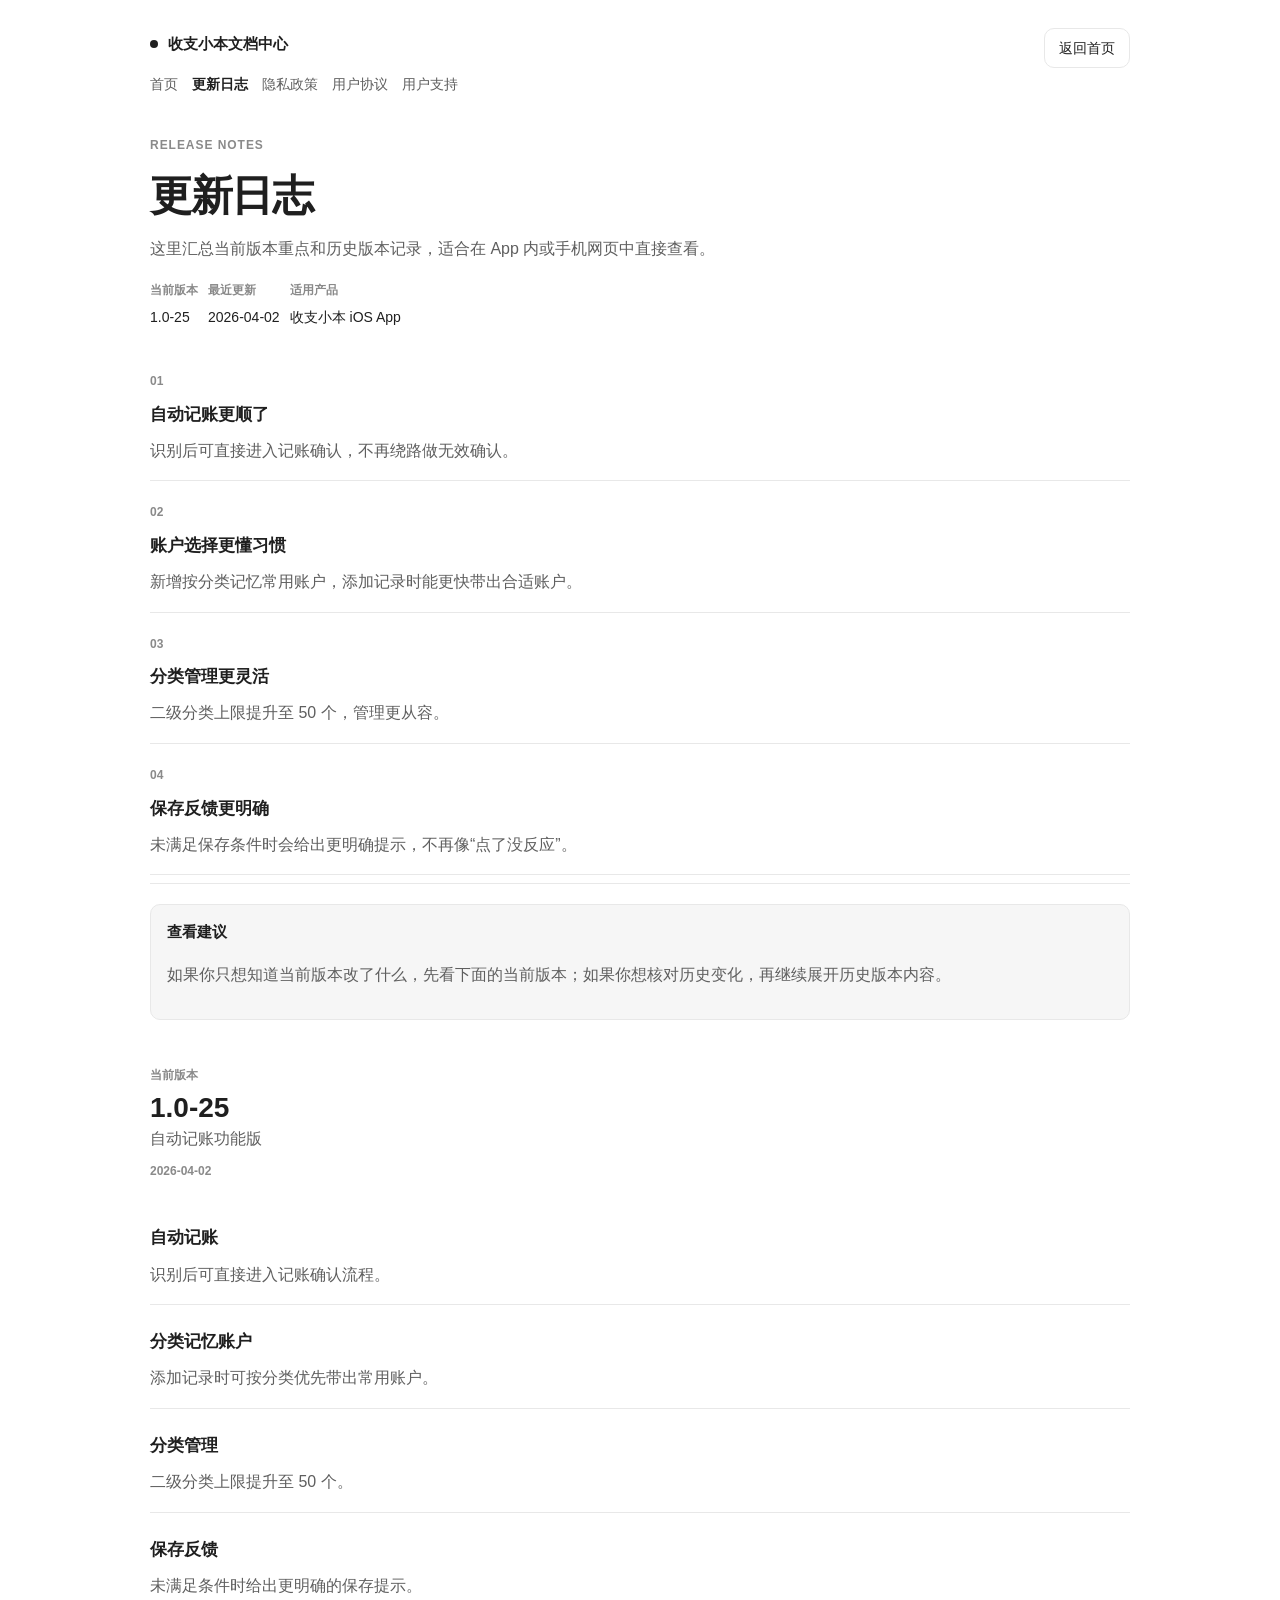
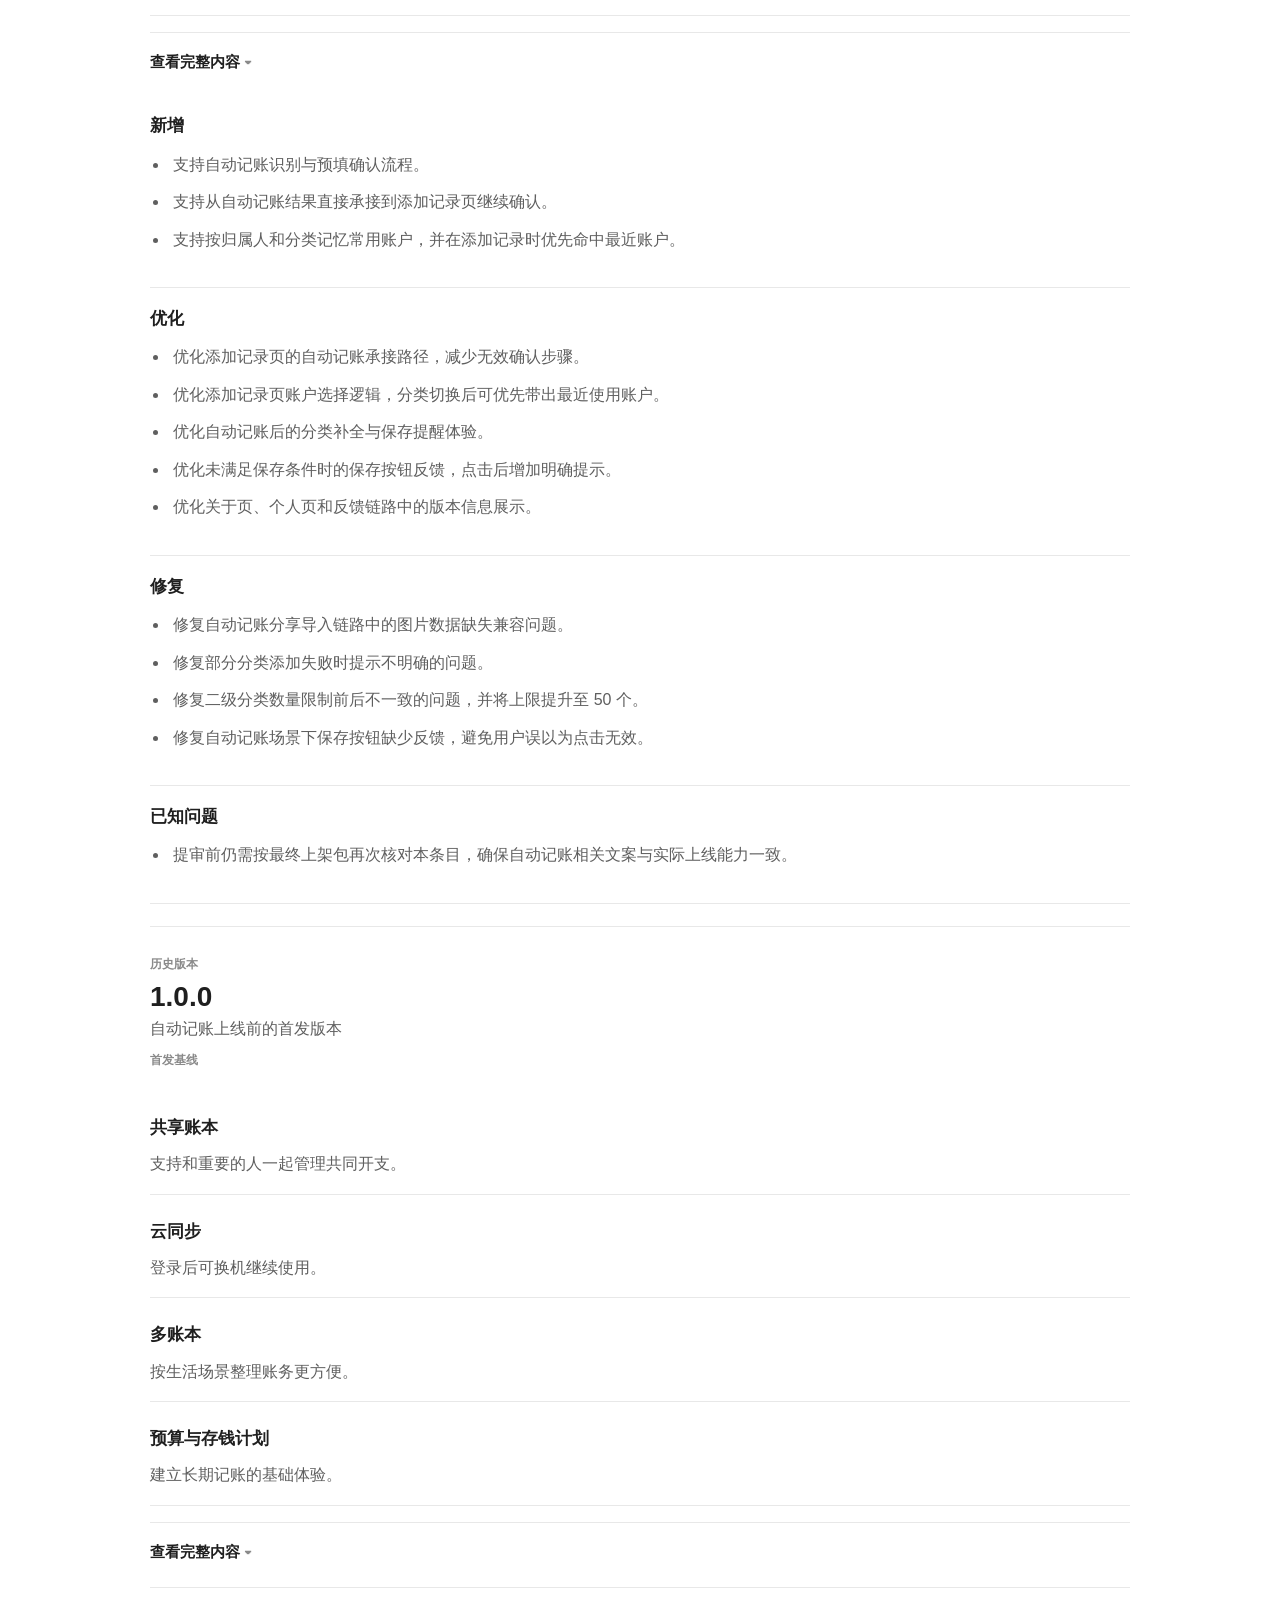
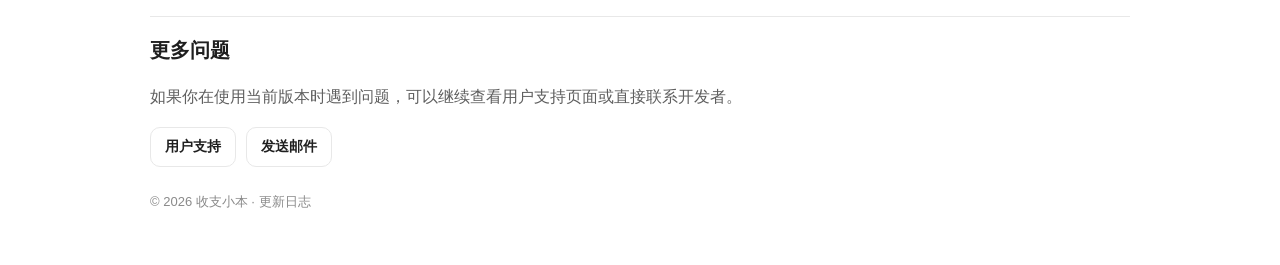
==== commit 4cf078e2: "Add files via upload 更新内容及风格" ====
--- a/changelog.html
+++ b/changelog.html
@@ -27,8 +27,8 @@
 
         <section class="hero release-hero">
             <span class="hero-kicker">Release Notes</span>
-            <h1>先看这次更新最值得感知的变化，再决定要不要展开历史版本。</h1>
-            <p>这里会先给你一个适合手机快速浏览的当前版本摘要，再把完整版本记录按顺序放在下面。无论你是从 App 内打开，还是想回看历史变化，都可以先抓住重点。</p>
+            <h1>更新日志</h1>
+            <p>这里汇总当前版本重点和历史版本记录，适合在 App 内或手机网页中直接查看。</p>
 
             <div class="meta-grid">
                 <div class="meta-item">
@@ -45,11 +45,6 @@
                 </div>
             </div>
 
-            <div class="hero-actions">
-                <a class="primary-link" href="#current-version">查看当前版本重点</a>
-                <a class="chip-link" href="#release-history">查看完整记录</a>
-            </div>
-
             <div class="release-highlight-grid" aria-label="本次更新重点">
                 <article class="release-highlight-card">
                     <span class="release-pill">01</span>
@@ -75,8 +70,8 @@
         </section>
 
         <section class="notice info">
-            <strong>怎么看更省时间</strong>
-            <p>如果你只想知道这次更新有什么变化，先看下面的“当前版本重点”；如果你想完整核对每一版具体新增了什么、优化了什么、修复了什么，再展开对应版本卡片即可。</p>
+            <strong>查看建议</strong>
+            <p>如果你只想知道当前版本改了什么，先看下面的当前版本；如果你想核对历史变化，再继续展开历史版本内容。</p>
         </section>
 
         <section class="release-list" id="release-history" aria-label="完整版本记录">
@@ -213,10 +208,10 @@
         </section>
 
         <section class="footer-card">
-            <h2>当前版本看重点，历史版本看细节。</h2>
-            <p>如果你只是想确认这次更新改了什么，看顶部摘要和当前版本卡就够了；如果你还需要对照历史变化，再展开完整记录会更高效。</p>
+            <h2>更多问题</h2>
+            <p>如果你在使用当前版本时遇到问题，可以继续查看用户支持页面或直接联系开发者。</p>
             <div class="link-row">
-                <a class="chip-link" href="index.html">返回首页</a>
+                <a class="chip-link" href="support.html">用户支持</a>
                 <a class="email-link" href="mailto:lurencha_developer@163.com">发送邮件</a>
             </div>
         </section>
--- a/styles.css
+++ b/styles.css
@@ -1,41 +1,21 @@
 :root {
-  --bg-page: #f6f1e8;
-  --bg-layer: radial-gradient(circle at top left, rgba(228, 167, 110, 0.22), transparent 28%), radial-gradient(circle at top right, rgba(117, 156, 143, 0.18), transparent 24%), linear-gradient(180deg, #fbf7f1 0%, #f2ebe0 100%);
-  --surface-primary: rgba(255, 252, 247, 0.94);
-  --surface-secondary: #f5ede1;
-  --surface-highlight: #fff1df;
-  --surface-info: #eef5f1;
-  --surface-warning: #fff3e0;
-  --border-soft: rgba(74, 63, 53, 0.1);
-  --border-strong: rgba(74, 63, 53, 0.16);
-  --text-primary: #2f261e;
-  --text-secondary: #65584d;
-  --text-tertiary: #897a6f;
-  --brand-primary: #d56b2d;
-  --brand-primary-deep: #a24818;
-  --brand-primary-soft: rgba(213, 107, 45, 0.12);
-  --accent-cyan: #6e8c83;
-  --accent-cyan-soft: rgba(110, 140, 131, 0.14);
-  --warning-soft: rgba(214, 140, 42, 0.16);
-  --shadow-card: 0 12px 28px rgba(85, 65, 44, 0.08);
-  --shadow-hero: 0 22px 44px rgba(85, 65, 44, 0.12);
-  --radius-hero: 30px;
-  --radius-card: 24px;
-  --radius-soft: 18px;
+  --bg-page: #ffffff;
+  --surface-primary: #ffffff;
+  --surface-secondary: #fafafa;
+  --surface-muted: #f6f6f6;
+  --border-soft: #e8e8e8;
+  --border-strong: #dddddd;
+  --text-primary: #1f1f1f;
+  --text-secondary: #5f5f5f;
+  --text-tertiary: #8a8a8a;
+  --shadow-none: none;
+  --radius-card: 12px;
+  --radius-soft: 10px;
   --radius-pill: 999px;
-  --space-1: 4px;
-  --space-2: 8px;
-  --space-3: 12px;
-  --space-4: 16px;
-  --space-5: 20px;
-  --space-6: 24px;
-  --space-7: 32px;
-  --space-8: 40px;
-  --duration-fast: 160ms;
-  --duration-medium: 240ms;
-  --max-width: 1120px;
+  --max-width: 980px;
   --reading-width: 760px;
-  --font-sans: "SF Pro Display", "SF Pro Text", "PingFang SC", "Hiragino Sans GB", "Microsoft YaHei", "Noto Sans SC", sans-serif;
+  --duration-fast: 140ms;
+  --font-sans: -apple-system, BlinkMacSystemFont, "SF Pro Text", "PingFang SC", "Hiragino Sans GB", "Microsoft YaHei", "Noto Sans SC", sans-serif;
 }
 
 * {
@@ -50,17 +30,9 @@
   margin: 0;
   min-height: 100vh;
   font-family: var(--font-sans);
-  background: var(--bg-layer);
+  background: var(--bg-page);
   color: var(--text-primary);
   line-height: 1.72;
-}
-
-body::before {
-  content: "";
-  position: fixed;
-  inset: 0;
-  pointer-events: none;
-  background: linear-gradient(180deg, rgba(255, 255, 255, 0.34) 0%, transparent 40%);
 }
 
 a,
@@ -70,41 +42,34 @@
 }
 
 .site-shell {
-  position: relative;
-  width: min(calc(100% - 28px), var(--max-width));
+  width: min(calc(100% - 24px), var(--max-width));
   margin: 0 auto;
-  padding: 18px 0 56px;
-}
-
-.topbar,
-.topbar-group,
+  padding: 20px 0 48px;
+}
+
+.topbar {
+  display: flex;
+  flex-direction: column;
+  gap: 12px;
+  margin-bottom: 24px;
+}
+
+.topbar-group {
+  display: flex;
+  flex-direction: column;
+  gap: 12px;
+}
+
 .topbar-actions,
 .page-nav,
-.hero-actions,
 .meta-grid,
-.card-grid,
-.quick-grid,
-.link-row,
-.release-highlight-grid,
-.release-summary-grid,
-.release-detail-sections {
-  display: flex;
-}
-
-.topbar {
-  flex-direction: column;
-  gap: 14px;
-  margin-bottom: 18px;
-}
-
-.topbar-group {
-  flex-direction: column;
-  gap: 14px;
+.link-row {
+  display: flex;
+  flex-wrap: wrap;
 }
 
 .topbar-actions {
   gap: 10px;
-  flex-wrap: wrap;
 }
 
 .brand-mark,
@@ -117,37 +82,30 @@
 .card-link,
 .entry-card {
   text-decoration: none;
-  transition: transform var(--duration-fast) ease, box-shadow var(--duration-fast) ease, background var(--duration-fast) ease, border-color var(--duration-fast) ease, color var(--duration-fast) ease;
+  transition: background var(--duration-fast) ease, border-color var(--duration-fast) ease, color var(--duration-fast) ease;
 }
 
 .brand-mark {
   display: inline-flex;
   align-items: center;
-  gap: 12px;
-  width: fit-content;
-  min-height: 48px;
-  padding: 10px 16px;
-  border-radius: var(--radius-pill);
-  background: rgba(255, 250, 244, 0.92);
-  border: 1px solid rgba(255, 255, 255, 0.82);
-  box-shadow: var(--shadow-card);
-  color: var(--text-primary);
-  font-size: 14px;
+  gap: 10px;
+  min-height: 32px;
+  color: var(--text-primary);
+  font-size: 15px;
   font-weight: 700;
 }
 
 .brand-dot {
-  width: 12px;
-  height: 12px;
+  width: 8px;
+  height: 8px;
   border-radius: 50%;
-  background: linear-gradient(135deg, #de7c2f 0%, #d45f3e 52%, #6e8c83 100%);
-  box-shadow: 0 0 0 8px rgba(213, 107, 45, 0.12);
+  background: var(--text-primary);
 }
 
 .page-nav {
-  gap: 10px;
+  gap: 14px;
   overflow-x: auto;
-  padding-bottom: 4px;
+  padding-bottom: 2px;
   scrollbar-width: none;
 }
 
@@ -157,116 +115,74 @@
 
 .nav-link {
   flex: 0 0 auto;
-  min-height: 44px;
-  padding: 10px 16px;
-  border-radius: var(--radius-pill);
-  background: rgba(255, 252, 247, 0.78);
-  border: 1px solid var(--border-soft);
+  min-height: 32px;
   color: var(--text-secondary);
   font-size: 14px;
+  font-weight: 500;
+}
+
+.nav-link.is-active {
+  color: var(--text-primary);
   font-weight: 700;
-}
-
-.nav-link.is-active {
-  background: linear-gradient(135deg, var(--brand-primary) 0%, #e49055 100%);
-  border-color: transparent;
-  box-shadow: 0 14px 28px rgba(165, 84, 27, 0.22);
-  color: #fffaf4;
 }
 
 .back-link,
 .chip-link,
-.secondary-link {
-  display: inline-flex;
-  align-items: center;
-  justify-content: center;
-  min-height: 44px;
-  padding: 10px 15px;
-  border-radius: var(--radius-pill);
-  border: 1px solid var(--border-soft);
-  background: rgba(255, 252, 247, 0.78);
-  color: var(--text-secondary);
-  font-size: 14px;
-  font-weight: 700;
-}
-
+.secondary-link,
 .primary-link,
 .email-link {
   display: inline-flex;
   align-items: center;
   justify-content: center;
-  min-height: 46px;
-  padding: 12px 18px;
-  border-radius: var(--radius-pill);
-  background: linear-gradient(135deg, var(--brand-primary) 0%, #e48a4d 100%);
-  color: #fff9f4;
+  min-height: 40px;
+  padding: 0 14px;
+  border-radius: var(--radius-soft);
+  border: 1px solid var(--border-soft);
+  color: var(--text-primary);
+  background: #fff;
   font-size: 14px;
-  font-weight: 700;
-  box-shadow: 0 14px 28px rgba(165, 84, 27, 0.22);
-}
-
-.brand-mark:hover,
-.nav-link:hover,
+  font-weight: 500;
+}
+
 .back-link:hover,
 .chip-link:hover,
+.secondary-link:hover,
 .primary-link:hover,
-.secondary-link:hover,
 .email-link:hover,
 .card-link:hover,
 .entry-card:hover {
-  transform: translateY(-1px);
+  background: var(--surface-secondary);
 }
 
 .hero,
 .document-panel,
 .footer-card {
-  position: relative;
-  overflow: hidden;
-  border-radius: var(--radius-hero);
-  background: var(--surface-primary);
-  border: 1px solid rgba(255, 255, 255, 0.85);
-  box-shadow: var(--shadow-hero);
-}
-
-.hero::before,
-.document-panel::before,
-.footer-card::before {
-  content: "";
-  position: absolute;
-  inset: 0;
-  pointer-events: none;
-}
-
-.hero::before {
-  background: radial-gradient(circle at top right, rgba(213, 107, 45, 0.14), transparent 28%), radial-gradient(circle at bottom left, rgba(110, 140, 131, 0.12), transparent 26%);
+  padding: 0;
+  background: transparent;
+  border: 0;
+  box-shadow: var(--shadow-none);
 }
 
 .hero {
-  padding: 24px;
+  padding-bottom: 8px;
+  border-bottom: 1px solid var(--border-soft);
 }
 
 .hero-kicker {
-  display: inline-flex;
-  align-items: center;
-  gap: 8px;
-  min-height: 34px;
-  width: fit-content;
-  padding: 0 12px;
-  border-radius: var(--radius-pill);
-  background: var(--brand-primary-soft);
-  color: var(--brand-primary-deep);
+  display: inline-block;
+  color: var(--text-tertiary);
   font-size: 12px;
-  font-weight: 800;
+  font-weight: 600;
   letter-spacing: 0.08em;
   text-transform: uppercase;
 }
 
 .hero h1,
 .document-header h1 {
-  margin: 18px 0 12px;
-  font-size: clamp(30px, 7vw, 52px);
-  line-height: 1.08;
-  letter-spacing: -0.04em;
+  margin: 14px 0 10px;
+  font-size: clamp(28px, 6vw, 42px);
+  line-height: 1.12;
+  letter-spacing: -0.03em;
 }
 
 .hero p,
@@ -275,6 +191,7 @@
 .document-copy li,
 .notice p,
 .page-intro p,
+.card-link p,
 .entry-card p,
 .release-highlight-card p,
 .release-summary-item p,
@@ -286,182 +203,150 @@
   font-size: 16px;
 }
 
-.hero-actions,
-.meta-grid,
+.meta-grid {
+  gap: 10px;
+  margin-top: 18px;
+}
+
+.meta-item {
+  padding: 0;
+  border: 0;
+  background: transparent;
+}
+
+.meta-item strong {
+  display: block;
+  margin-bottom: 2px;
+  color: var(--text-tertiary);
+  font-size: 12px;
+  font-weight: 600;
+}
+
+.meta-item span {
+  color: var(--text-primary);
+  font-size: 14px;
+  font-weight: 500;
+}
+
+.hero-actions {
+  display: flex;
+  flex-wrap: wrap;
+  gap: 10px;
+  margin-top: 18px;
+}
+
+.section-heading {
+  margin: 32px 0 12px;
+  font-size: 22px;
+  line-height: 1.24;
+}
+
+.page-intro {
+  margin-top: 18px;
+  padding: 0 0 18px;
+  border-bottom: 1px solid var(--border-soft);
+}
+
+.page-intro strong {
+  display: block;
+  margin-bottom: 8px;
+  font-size: 16px;
+}
+
 .card-grid,
 .quick-grid,
-.link-row {
-  flex-wrap: wrap;
-}
-
-.hero-actions {
-  gap: 12px;
-  margin-top: 18px;
-}
-
-.meta-grid {
-  gap: 12px;
-  margin-top: 22px;
-}
-
-.meta-item {
-  flex: 1 1 180px;
-  min-width: 0;
-  padding: 16px;
-  border-radius: var(--radius-soft);
-  background: rgba(255, 248, 240, 0.88);
-  border: 1px solid rgba(74, 63, 53, 0.08);
-}
-
-.meta-item strong {
-  display: block;
-  margin-bottom: 8px;
-  font-size: 13px;
-  color: var(--text-secondary);
-}
-
-.meta-item span {
-  color: var(--text-primary);
-  font-size: 14px;
-  font-weight: 700;
-}
-
-.section-heading {
-  margin: 28px 0 14px;
-  font-size: 24px;
-  line-height: 1.2;
-  letter-spacing: -0.03em;
-}
-
-.page-intro {
-  margin-top: 18px;
-  padding: 18px 20px;
-  border-radius: var(--radius-card);
-  background: rgba(255, 252, 247, 0.82);
-  border: 1px solid var(--border-soft);
-  box-shadow: var(--shadow-card);
-}
-
-.page-intro strong {
-  display: block;
-  margin-bottom: 8px;
-  font-size: 16px;
-}
-
-.card-grid,
-.quick-grid {
+.release-list {
+  display: flex;
   flex-direction: column;
-  gap: 14px;
+  gap: 0;
 }
 
 .card-link,
-.entry-card {
+.entry-card,
+.release-card {
   position: relative;
-  display: flex;
-  flex-direction: column;
-  gap: 10px;
-  padding: 20px;
-  border-radius: var(--radius-card);
-  background: var(--surface-primary);
-  border: 1px solid rgba(255, 255, 255, 0.78);
-  box-shadow: var(--shadow-card);
+  display: block;
+  padding: 18px 0;
+  border-bottom: 1px solid var(--border-soft);
   color: var(--text-primary);
 }
 
 .card-link::after,
 .entry-card::after {
-  content: "↗";
+  content: "›";
   position: absolute;
-  top: 18px;
-  right: 18px;
-  color: var(--text-tertiary);
-  font-size: 16px;
+  top: 20px;
+  right: 0;
+  color: var(--text-tertiary);
+  font-size: 18px;
 }
 
 .eyebrow {
-  display: inline-flex;
-  align-items: center;
-  justify-content: center;
-  width: 40px;
-  height: 40px;
-  border-radius: 14px;
-  background: var(--surface-highlight);
-  color: var(--brand-primary-deep);
-  font-size: 15px;
-  font-weight: 800;
+  display: inline-block;
+  min-width: 26px;
+  color: var(--text-tertiary);
+  font-size: 12px;
+  font-weight: 600;
 }
 
 .card-link strong,
 .entry-card strong {
   display: block;
+  margin-top: 6px;
   font-size: 18px;
-  line-height: 1.28;
+  line-height: 1.3;
+}
+
+.entry-card-meta {
+  display: inline-block;
+  margin-top: 6px;
+  color: var(--text-tertiary);
+  font-size: 13px;
+  font-weight: 500;
 }
 
 .card-link p,
 .entry-card p {
-  margin: 0;
-}
-
-.entry-card-meta {
-  display: inline-flex;
-  align-items: center;
-  gap: 8px;
+  margin: 8px 28px 0 0;
+}
+
+.notice {
+  margin-top: 20px;
+  padding: 14px 16px;
+  border: 1px solid var(--border-soft);
+  border-radius: var(--radius-soft);
+  background: var(--surface-muted);
+}
+
+.notice.warning,
+.notice.info {
+  background: var(--surface-muted);
+}
+
+.notice strong {
+  display: block;
+  margin-bottom: 6px;
+  font-size: 15px;
+}
+
+.document-panel {
+  margin-top: 4px;
+}
+
+.document-header {
+  padding-bottom: 18px;
+  border-bottom: 1px solid var(--border-soft);
+}
+
+.document-meta {
+  display: flex;
+  flex-wrap: wrap;
+  gap: 12px;
+}
+
+.document-meta span {
   color: var(--text-tertiary);
   font-size: 13px;
-  font-weight: 700;
-}
-
-.notice {
-  margin-top: 18px;
-  padding: 18px 20px;
-  border-radius: var(--radius-card);
-  border: 1px solid var(--border-soft);
-  box-shadow: var(--shadow-card);
-}
-
-.notice.info {
-  background: var(--surface-info);
-}
-
-.notice.warning {
-  background: var(--surface-warning);
-}
-
-.notice strong {
-  display: block;
-  margin-bottom: 8px;
-  font-size: 15px;
-}
-
-.document-panel {
-  padding: 24px;
-}
-
-.document-header {
-  display: flex;
-  flex-direction: column;
-  gap: 14px;
-  padding-bottom: 22px;
-  border-bottom: 1px solid var(--border-soft);
-}
-
-.document-meta {
-  display: flex;
-  flex-wrap: wrap;
-  gap: 10px;
-}
-
-.document-meta span {
-  display: inline-flex;
-  align-items: center;
-  min-height: 38px;
-  padding: 8px 12px;
-  border-radius: var(--radius-pill);
-  background: var(--surface-secondary);
-  color: var(--text-secondary);
-  font-size: 13px;
-  font-weight: 700;
 }
 
 .document-copy {
@@ -470,20 +355,19 @@
 }
 
 .document-copy h2 {
-  margin: 36px 0 14px;
-  font-size: 25px;
-  line-height: 1.2;
-  letter-spacing: -0.03em;
+  margin: 34px 0 14px;
+  font-size: 24px;
+  line-height: 1.24;
 }
 
 .document-copy h3 {
-  margin: 24px 0 10px;
+  margin: 22px 0 10px;
   font-size: 18px;
   line-height: 1.34;
 }
 
 .document-copy p {
-  margin: 0 0 15px;
+  margin: 0 0 14px;
 }
 
 .document-copy ul,
@@ -503,16 +387,111 @@
 .notice a,
 .footer-card a,
 .link-cluster a {
-  color: var(--brand-primary-deep);
-  font-weight: 700;
+  color: var(--text-primary);
+  font-weight: 600;
+}
+
+.release-hero {
+  margin-bottom: 10px;
+}
+
+.release-highlight-grid,
+.release-summary-grid,
+.release-detail-sections {
+  display: grid;
+  grid-template-columns: 1fr;
+  gap: 0;
+  margin-top: 20px;
+}
+
+.release-highlight-card,
+.release-summary-item,
+.release-detail-block {
+  padding: 16px 0;
+  border-bottom: 1px solid var(--border-soft);
+}
+
+.release-pill,
+.release-badge,
+.release-date {
+  display: inline-block;
+  color: var(--text-tertiary);
+  font-size: 12px;
+  font-weight: 600;
+}
+
+.release-badge.muted {
+  color: var(--text-tertiary);
+}
+
+.release-highlight-card strong,
+.release-summary-item strong {
+  display: block;
+  margin-top: 6px;
+  font-size: 17px;
+}
+
+.release-highlight-card p,
+.release-summary-item p {
+  margin: 8px 0 0;
+}
+
+.release-list {
+  margin-top: 18px;
+}
+
+.release-card {
+  padding: 22px 0;
+}
+
+.release-card-header {
+  display: flex;
+  flex-direction: column;
+  gap: 8px;
+}
+
+.release-card-header h2 {
+  margin: 6px 0 2px;
+  font-size: 28px;
+  line-height: 1.08;
+}
+
+.release-card-header p {
+  margin: 0;
+}
+
+.release-details {
+  margin-top: 16px;
+  padding-top: 16px;
+  border-top: 1px solid var(--border-soft);
+}
+
+.release-details summary {
+  cursor: pointer;
+  list-style: none;
+  color: var(--text-primary);
+  font-size: 15px;
+  font-weight: 600;
+}
+
+.release-details summary::-webkit-details-marker {
+  display: none;
+}
+
+.release-details summary::after {
+  content: " ▾";
+  color: var(--text-tertiary);
+}
+
+.release-detail-block h3 {
+  margin: 0 0 10px;
+  font-size: 17px;
 }
 
 .link-cluster {
-  margin-top: 26px;
-  padding: 18px 20px;
-  border-radius: var(--radius-card);
-  background: var(--surface-secondary);
-  border: 1px solid var(--border-soft);
+  margin-top: 28px;
+  padding-top: 16px;
+  border-top: 1px solid var(--border-soft);
 }
 
 .link-cluster strong {
@@ -527,221 +506,27 @@
 }
 
 .footer-card {
-  margin-top: 24px;
-  padding: 24px;
-  background: linear-gradient(135deg, #443228 0%, #714a32 55%, #9a633c 100%);
-}
-
-.footer-card::before {
-  background: radial-gradient(circle at top right, rgba(255, 255, 255, 0.12), transparent 28%);
+  margin-top: 28px;
+  padding-top: 16px;
+  border-top: 1px solid var(--border-soft);
 }
 
 .footer-card h2,
-.footer-card h3,
-.footer-card strong,
-.footer-card p,
-.footer-card li,
-.footer-card a {
-  color: #fff9f3;
-}
-
-.footer-card .chip-link,
-.footer-card .secondary-link {
-  color: #fff8f1;
-  border-color: rgba(255, 255, 255, 0.2);
-  background: rgba(255, 255, 255, 0.08);
-}
-
-.release-hero {
-  margin-bottom: 10px;
-}
-
-.release-highlight-grid,
-.release-summary-grid,
-.release-detail-sections {
-  flex-wrap: wrap;
-  gap: 12px;
-}
-
-.release-highlight-card,
-.release-card,
-.release-summary-item,
-.release-detail-block {
-  border-radius: var(--radius-card);
-  border: 1px solid rgba(255, 255, 255, 0.78);
-  background: var(--surface-primary);
-  box-shadow: var(--shadow-card);
-}
-
-.release-highlight-card,
-.release-summary-item,
-.release-detail-block {
-  padding: 18px;
-}
-
-.release-highlight-card {
-  flex: 1 1 220px;
-}
-
-.release-pill,
-.release-badge,
-.release-date {
-  display: inline-flex;
-  align-items: center;
-  justify-content: center;
-  min-height: 34px;
-  padding: 0 12px;
-  border-radius: var(--radius-pill);
+.footer-card h3 {
+  margin: 0 0 8px;
+  font-size: 20px;
+}
+
+.page-footer {
+  padding: 24px 0 4px;
+  color: var(--text-tertiary);
   font-size: 13px;
-  font-weight: 800;
-}
-
-.release-pill,
-.release-badge {
-  background: var(--surface-highlight);
-  color: var(--brand-primary-deep);
-}
-
-.release-badge.muted {
-  background: var(--surface-secondary);
-  color: var(--text-secondary);
-}
-
-.release-date {
-  background: var(--surface-secondary);
-  color: var(--text-secondary);
-}
-
-.release-highlight-card strong,
-.release-summary-item strong {
-  display: block;
-  color: var(--text-primary);
-}
-
-.release-highlight-card strong {
-  margin-top: 12px;
-  font-size: 18px;
-}
-
-.release-list {
-  display: flex;
-  flex-direction: column;
-  gap: 18px;
-  margin-top: 22px;
-}
-
-.release-card {
-  padding: 22px;
-}
-
-.release-card.is-current {
-  border-color: rgba(213, 107, 45, 0.18);
-  box-shadow: 0 20px 36px rgba(165, 84, 27, 0.12);
-}
-
-.release-card-header {
-  display: flex;
-  flex-direction: column;
-  gap: 14px;
-}
-
-.release-card-header h2 {
-  margin: 12px 0 6px;
-  font-size: 30px;
-  line-height: 1.05;
-  letter-spacing: -0.04em;
-}
-
-.release-card-header p {
-  margin: 0;
-}
-
-.release-summary-item {
-  flex: 1 1 220px;
-}
-
-.release-summary-item strong {
-  margin-bottom: 8px;
-  font-size: 15px;
-}
-
-.release-summary-item p {
-  margin: 0;
-}
-
-.release-details {
-  margin-top: 18px;
-  padding-top: 18px;
-  border-top: 1px solid var(--border-soft);
-}
-
-.release-details summary {
-  display: inline-flex;
-  align-items: center;
-  gap: 8px;
-  cursor: pointer;
-  list-style: none;
-  color: var(--brand-primary-deep);
-  font-size: 15px;
-  font-weight: 800;
-}
-
-.release-details summary::-webkit-details-marker {
-  display: none;
-}
-
-.release-details summary::after {
-  content: "▾";
-  font-size: 14px;
-  transition: transform var(--duration-fast) ease;
-}
-
-.release-details[open] summary::after {
-  transform: rotate(180deg);
-}
-
-.release-detail-block {
-  flex: 1 1 280px;
-}
-
-.release-detail-block h3 {
-  margin: 0 0 10px;
-  font-size: 17px;
-}
-
-.page-footer {
-  padding: 18px 0 4px;
-  color: var(--text-tertiary);
-  font-size: 13px;
-  text-align: center;
-}
-
-.divider-space {
-  height: 16px;
-}
-
-@media (min-width: 720px) {
-  .topbar {
-    gap: 16px;
-  }
-
-  .card-grid,
-  .quick-grid {
-    display: grid;
-    grid-template-columns: repeat(2, minmax(0, 1fr));
-  }
-
-  .release-card-header {
-    flex-direction: row;
-    align-items: flex-start;
-    justify-content: space-between;
-  }
-}
-
-@media (min-width: 980px) {
+}
+
+@media (min-width: 760px) {
   .site-shell {
-    width: min(calc(100% - 48px), var(--max-width));
-    padding-top: 24px;
+    width: min(calc(100% - 40px), var(--max-width));
+    padding-top: 28px;
   }
 
   .topbar {
@@ -756,53 +541,6 @@
 
   .topbar-actions {
     justify-content: flex-end;
-  }
-
-  .hero,
-  .document-panel {
-    padding: 30px;
-  }
-}
-
-@media (max-width: 640px) {
-  .site-shell {
-    width: min(calc(100% - 20px), var(--max-width));
-    padding: 14px 0 40px;
-  }
-
-  .hero,
-  .document-panel,
-  .footer-card {
-    padding: 20px;
-    border-radius: 26px;
-  }
-
-  .hero h1,
-  .document-header h1 {
-    font-size: 32px;
-  }
-
-  .section-heading {
-    font-size: 22px;
-  }
-
-  .document-copy h2 {
-    font-size: 22px;
-  }
-
-  .document-copy,
-  .release-card,
-  .release-highlight-card,
-  .release-summary-item,
-  .release-detail-block,
-  .card-link,
-  .entry-card,
-  .notice,
-  .link-cluster,
-  .meta-item,
-  .page-intro {
-    padding-left: 18px;
-    padding-right: 18px;
   }
 }
 
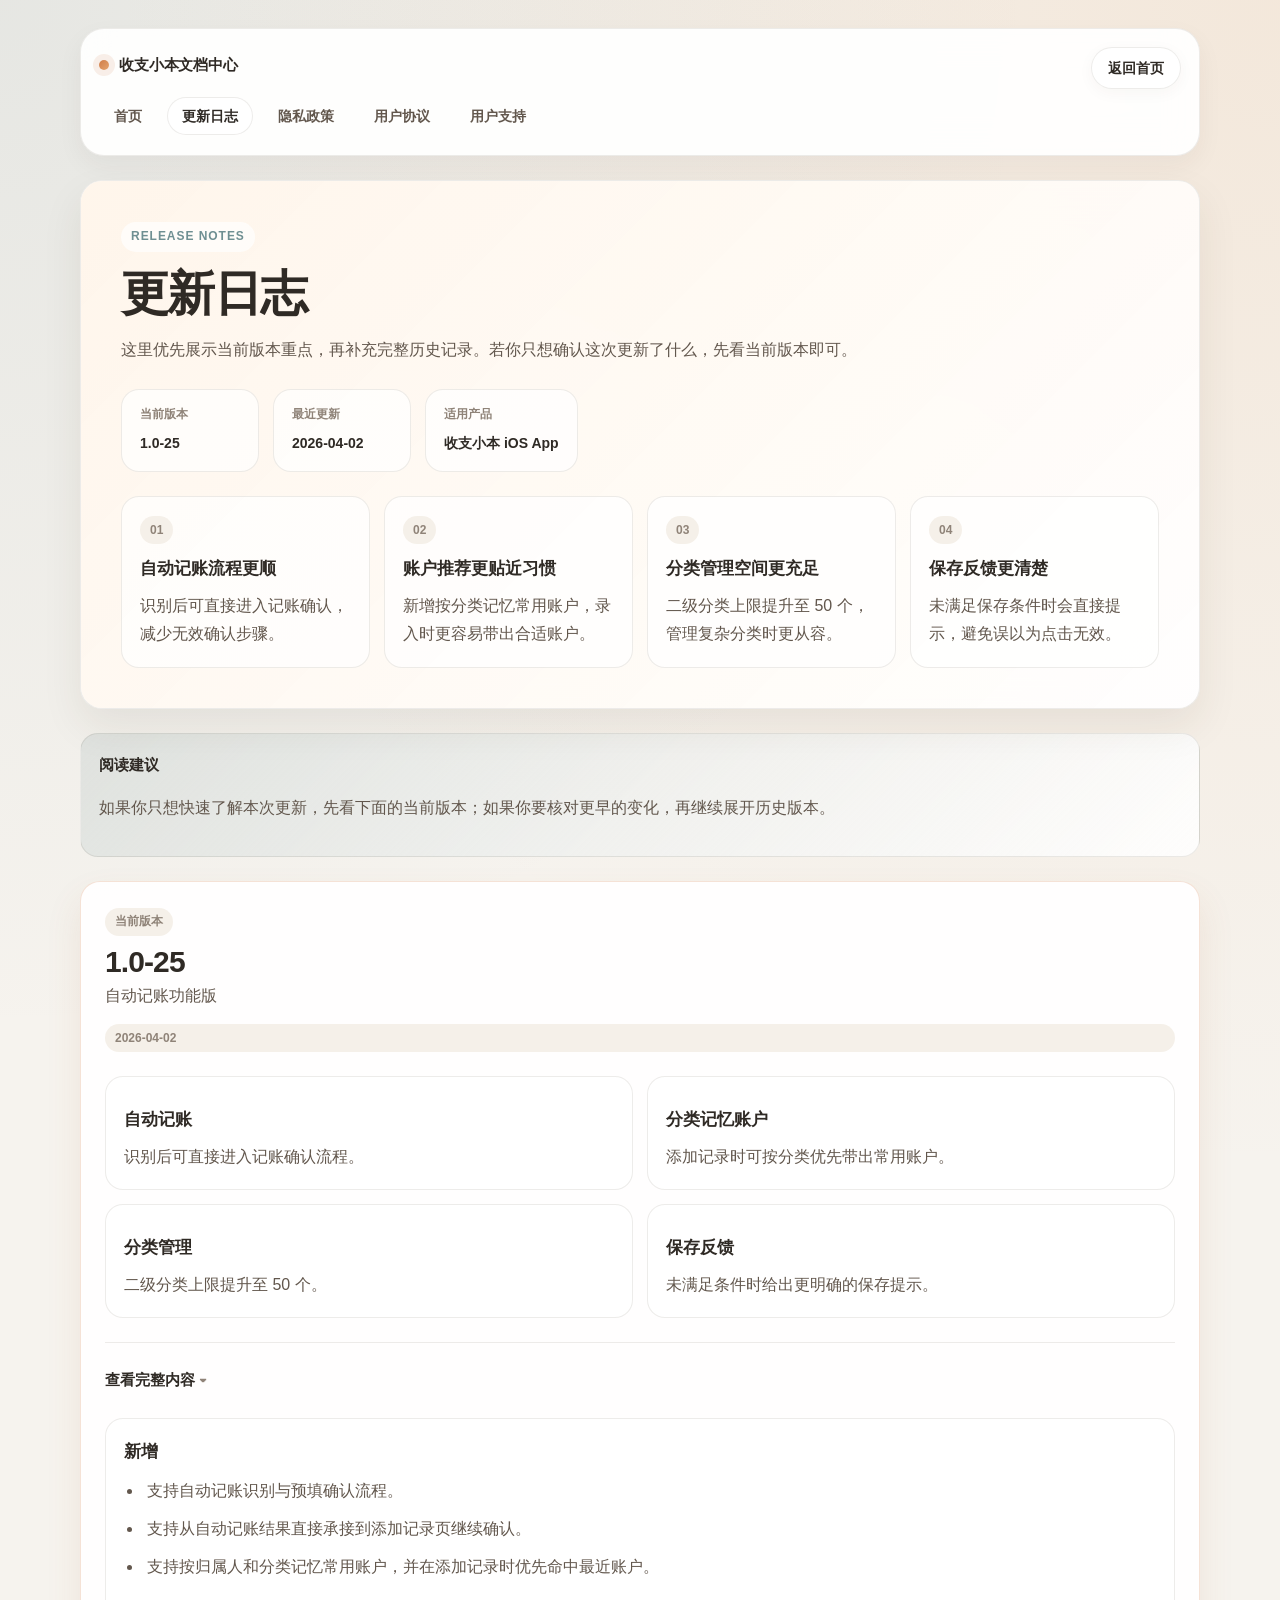
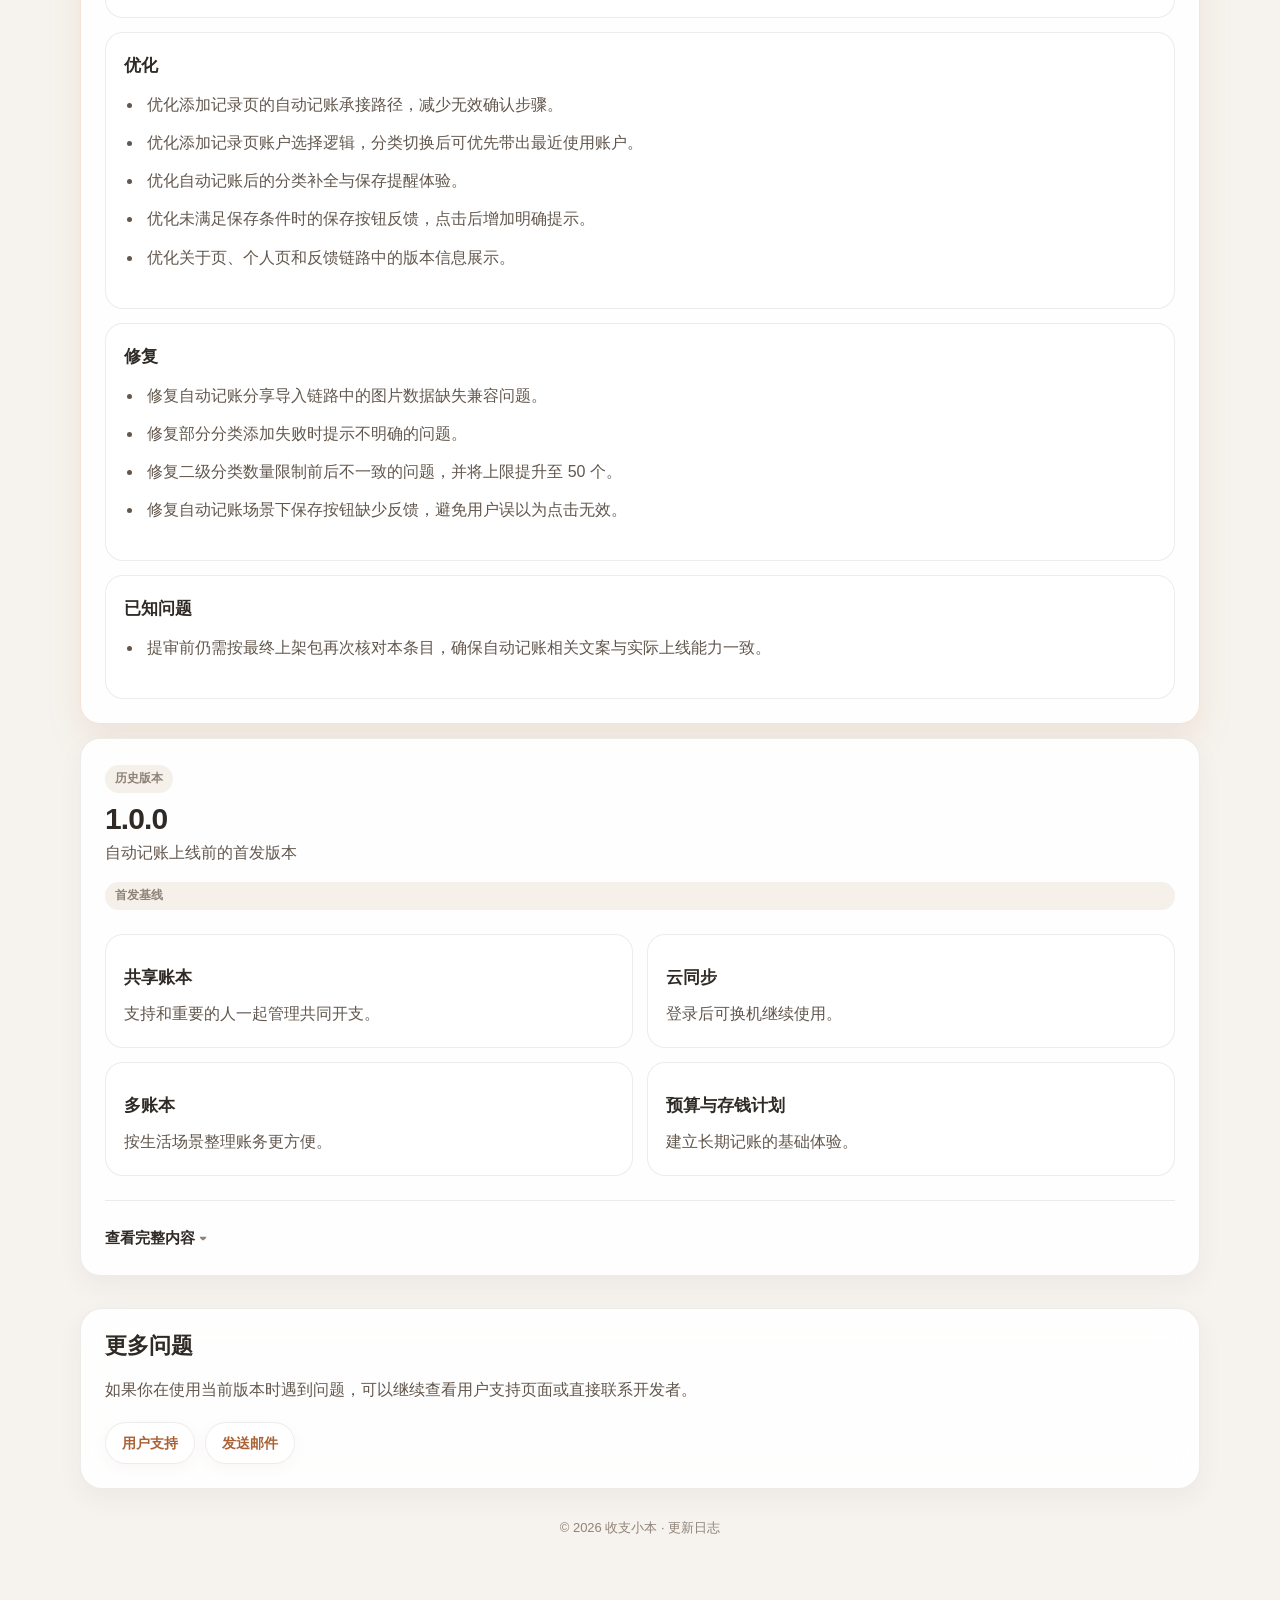
==== commit fc6c72de: "Add files via upload 更新了内容及风格" ====
--- a/changelog.html
+++ b/changelog.html
@@ -28,7 +28,7 @@
         <section class="hero release-hero">
             <span class="hero-kicker">Release Notes</span>
             <h1>更新日志</h1>
-            <p>这里汇总当前版本重点和历史版本记录，适合在 App 内或手机网页中直接查看。</p>
+            <p>这里优先展示当前版本重点，再补充完整历史记录。若你只想确认这次更新了什么，先看当前版本即可。</p>
 
             <div class="meta-grid">
                 <div class="meta-item">
@@ -48,30 +48,30 @@
             <div class="release-highlight-grid" aria-label="本次更新重点">
                 <article class="release-highlight-card">
                     <span class="release-pill">01</span>
-                    <strong>自动记账更顺了</strong>
-                    <p>识别后可直接进入记账确认，不再绕路做无效确认。</p>
+                    <strong>自动记账流程更顺</strong>
+                    <p>识别后可直接进入记账确认，减少无效确认步骤。</p>
                 </article>
                 <article class="release-highlight-card">
                     <span class="release-pill">02</span>
-                    <strong>账户选择更懂习惯</strong>
-                    <p>新增按分类记忆常用账户，添加记录时能更快带出合适账户。</p>
+                    <strong>账户推荐更贴近习惯</strong>
+                    <p>新增按分类记忆常用账户，录入时更容易带出合适账户。</p>
                 </article>
                 <article class="release-highlight-card">
                     <span class="release-pill">03</span>
-                    <strong>分类管理更灵活</strong>
-                    <p>二级分类上限提升至 50 个，管理更从容。</p>
+                    <strong>分类管理空间更充足</strong>
+                    <p>二级分类上限提升至 50 个，管理复杂分类时更从容。</p>
                 </article>
                 <article class="release-highlight-card">
                     <span class="release-pill">04</span>
-                    <strong>保存反馈更明确</strong>
-                    <p>未满足保存条件时会给出更明确提示，不再像“点了没反应”。</p>
+                    <strong>保存反馈更清楚</strong>
+                    <p>未满足保存条件时会直接提示，避免误以为点击无效。</p>
                 </article>
             </div>
         </section>
 
         <section class="notice info">
-            <strong>查看建议</strong>
-            <p>如果你只想知道当前版本改了什么，先看下面的当前版本；如果你想核对历史变化，再继续展开历史版本内容。</p>
+            <strong>阅读建议</strong>
+            <p>如果你只想快速了解本次更新，先看下面的当前版本；如果你要核对更早的变化，再继续展开历史版本。</p>
         </section>
 
         <section class="release-list" id="release-history" aria-label="完整版本记录">
--- a/styles.css
+++ b/styles.css
@@ -1,20 +1,38 @@
 :root {
-  --bg-page: #ffffff;
-  --surface-primary: #ffffff;
-  --surface-secondary: #fafafa;
-  --surface-muted: #f6f6f6;
-  --border-soft: #e8e8e8;
-  --border-strong: #dddddd;
-  --text-primary: #1f1f1f;
-  --text-secondary: #5f5f5f;
-  --text-tertiary: #8a8a8a;
+  --bg-page: #f6f3ee;
+  --bg-accent: radial-gradient(circle at top right, rgba(223, 149, 80, 0.12), transparent 34%), radial-gradient(circle at top left, rgba(114, 141, 145, 0.12), transparent 30%);
+  --surface-primary: rgba(255, 255, 255, 0.92);
+  --surface-secondary: rgba(250, 247, 242, 0.96);
+  --surface-muted: rgba(245, 240, 233, 0.96);
+  --surface-highlight: rgba(255, 244, 232, 0.98);
+  --border-soft: rgba(80, 67, 55, 0.10);
+  --border-strong: rgba(80, 67, 55, 0.16);
+  --text-primary: #2f2a25;
+  --text-secondary: #62574d;
+  --text-tertiary: #8f8378;
+  --brand-primary: #cf7d49;
+  --brand-primary-deep: #aa6235;
+  --accent-cyan: #6f8f92;
+  --warning-soft: rgba(240, 184, 90, 0.18);
+  --info-soft: rgba(111, 143, 146, 0.14);
+  --shadow-card: 0 10px 26px rgba(64, 46, 31, 0.05);
+  --shadow-hero: 0 18px 42px rgba(64, 46, 31, 0.08);
   --shadow-none: none;
-  --radius-card: 12px;
-  --radius-soft: 10px;
+  --radius-card: 22px;
+  --radius-soft: 14px;
   --radius-pill: 999px;
-  --max-width: 980px;
+  --max-width: 1120px;
   --reading-width: 760px;
-  --duration-fast: 140ms;
+  --space-1: 6px;
+  --space-2: 10px;
+  --space-3: 14px;
+  --space-4: 18px;
+  --space-5: 24px;
+  --space-6: 32px;
+  --space-7: 40px;
+  --space-8: 52px;
+  --duration-fast: 160ms;
+  --duration-medium: 240ms;
   --font-sans: -apple-system, BlinkMacSystemFont, "SF Pro Text", "PingFang SC", "Hiragino Sans GB", "Microsoft YaHei", "Noto Sans SC", sans-serif;
 }
 
@@ -30,9 +48,9 @@
   margin: 0;
   min-height: 100vh;
   font-family: var(--font-sans);
-  background: var(--bg-page);
-  color: var(--text-primary);
-  line-height: 1.72;
+  background: var(--bg-accent), var(--bg-page);
+  color: var(--text-primary);
+  line-height: 1.76;
 }
 
 a,
@@ -41,35 +59,47 @@
   -webkit-tap-highlight-color: transparent;
 }
 
+img {
+  max-width: 100%;
+}
+
 .site-shell {
   width: min(calc(100% - 24px), var(--max-width));
   margin: 0 auto;
-  padding: 20px 0 48px;
+  padding: var(--space-5) 0 56px;
 }
 
 .topbar {
   display: flex;
   flex-direction: column;
-  gap: 12px;
-  margin-bottom: 24px;
+  gap: var(--space-4);
+  margin-bottom: var(--space-5);
+  padding: var(--space-4);
+  border: 1px solid var(--border-soft);
+  border-radius: calc(var(--radius-card) + 2px);
+  background: var(--surface-primary);
+  box-shadow: var(--shadow-card);
+  backdrop-filter: blur(16px);
 }
 
 .topbar-group {
   display: flex;
   flex-direction: column;
-  gap: 12px;
+  gap: var(--space-3);
 }
 
 .topbar-actions,
 .page-nav,
 .meta-grid,
-.link-row {
+.link-row,
+.hero-actions,
+.document-meta {
   display: flex;
   flex-wrap: wrap;
 }
 
 .topbar-actions {
-  gap: 10px;
+  gap: var(--space-2);
 }
 
 .brand-mark,
@@ -80,30 +110,34 @@
 .secondary-link,
 .email-link,
 .card-link,
-.entry-card {
+.entry-card,
+.release-card {
   text-decoration: none;
-  transition: background var(--duration-fast) ease, border-color var(--duration-fast) ease, color var(--duration-fast) ease;
+  transition: transform var(--duration-fast) ease, background var(--duration-fast) ease, border-color var(--duration-fast) ease, color var(--duration-fast) ease, box-shadow var(--duration-fast) ease;
 }
 
 .brand-mark {
   display: inline-flex;
   align-items: center;
   gap: 10px;
-  min-height: 32px;
+  width: fit-content;
+  min-height: 36px;
   color: var(--text-primary);
   font-size: 15px;
   font-weight: 700;
+  letter-spacing: -0.01em;
 }
 
 .brand-dot {
-  width: 8px;
-  height: 8px;
+  width: 10px;
+  height: 10px;
   border-radius: 50%;
-  background: var(--text-primary);
+  background: linear-gradient(135deg, var(--brand-primary), #e5a56f);
+  box-shadow: 0 0 0 6px rgba(207, 125, 73, 0.12);
 }
 
 .page-nav {
-  gap: 14px;
+  gap: var(--space-2);
   overflow-x: auto;
   padding-bottom: 2px;
   scrollbar-width: none;
@@ -115,15 +149,29 @@
 
 .nav-link {
   flex: 0 0 auto;
-  min-height: 32px;
+  display: inline-flex;
+  align-items: center;
+  justify-content: center;
+  min-height: 38px;
+  padding: 0 14px;
+  border: 1px solid transparent;
+  border-radius: var(--radius-pill);
   color: var(--text-secondary);
+  background: transparent;
   font-size: 14px;
-  font-weight: 500;
+  font-weight: 600;
+}
+
+.nav-link:hover {
+  background: rgba(255, 255, 255, 0.6);
+  border-color: var(--border-soft);
 }
 
 .nav-link.is-active {
   color: var(--text-primary);
-  font-weight: 700;
+  background: rgba(255, 255, 255, 0.88);
+  border-color: var(--border-soft);
+  box-shadow: inset 0 0 0 1px rgba(255, 255, 255, 0.35);
 }
 
 .back-link,
@@ -134,55 +182,92 @@
   display: inline-flex;
   align-items: center;
   justify-content: center;
-  min-height: 40px;
-  padding: 0 14px;
-  border-radius: var(--radius-soft);
-  border: 1px solid var(--border-soft);
-  color: var(--text-primary);
-  background: #fff;
+  gap: 6px;
+  min-height: 42px;
+  padding: 0 16px;
+  border: 1px solid var(--border-soft);
+  border-radius: var(--radius-pill);
+  color: var(--text-primary);
+  background: rgba(255, 255, 255, 0.92);
+  box-shadow: 0 4px 16px rgba(64, 46, 31, 0.04);
   font-size: 14px;
-  font-weight: 500;
+  font-weight: 600;
+}
+
+.primary-link {
+  border-color: rgba(170, 98, 53, 0.10);
+  color: #fff;
+  background: linear-gradient(135deg, var(--brand-primary), var(--brand-primary-deep));
+  box-shadow: 0 10px 24px rgba(170, 98, 53, 0.22);
 }
 
 .back-link:hover,
 .chip-link:hover,
 .secondary-link:hover,
-.primary-link:hover,
 .email-link:hover,
 .card-link:hover,
-.entry-card:hover {
-  background: var(--surface-secondary);
+.entry-card:hover,
+.release-card:hover {
+  background: rgba(255, 255, 255, 1);
+  border-color: var(--border-strong);
+  transform: translateY(-1px);
+}
+
+.primary-link:hover {
+  transform: translateY(-1px);
+  box-shadow: 0 14px 28px rgba(170, 98, 53, 0.25);
 }
 
 .hero,
 .document-panel,
 .footer-card {
-  padding: 0;
-  background: transparent;
-  border: 0;
-  box-shadow: var(--shadow-none);
+  border: 1px solid var(--border-soft);
+  border-radius: var(--radius-card);
+  background: var(--surface-primary);
+  box-shadow: var(--shadow-card);
+  backdrop-filter: blur(18px);
 }
 
 .hero {
-  padding-bottom: 8px;
-  border-bottom: 1px solid var(--border-soft);
+  position: relative;
+  overflow: hidden;
+  padding: clamp(24px, 6vw, 40px);
+  box-shadow: var(--shadow-hero);
+}
+
+.hero::before {
+  content: "";
+  position: absolute;
+  inset: 0;
+  background: linear-gradient(135deg, rgba(255, 244, 232, 0.88), rgba(255, 255, 255, 0.18));
+  pointer-events: none;
+}
+
+.hero > * {
+  position: relative;
+  z-index: 1;
 }
 
 .hero-kicker {
-  display: inline-block;
-  color: var(--text-tertiary);
+  display: inline-flex;
+  align-items: center;
+  min-height: 30px;
+  padding: 0 10px;
+  border-radius: var(--radius-pill);
+  background: rgba(255, 255, 255, 0.7);
+  color: var(--accent-cyan);
   font-size: 12px;
-  font-weight: 600;
+  font-weight: 700;
   letter-spacing: 0.08em;
   text-transform: uppercase;
 }
 
 .hero h1,
 .document-header h1 {
-  margin: 14px 0 10px;
-  font-size: clamp(28px, 6vw, 42px);
-  line-height: 1.12;
-  letter-spacing: -0.03em;
+  margin: 16px 0 12px;
+  font-size: clamp(30px, 6vw, 48px);
+  line-height: 1.1;
+  letter-spacing: -0.035em;
 }
 
 .hero p,
@@ -198,52 +283,55 @@
 .release-card-header p,
 .release-detail-block li,
 .footer-card p,
-.link-cluster p {
+.link-cluster p,
+.document-meta span {
   color: var(--text-secondary);
   font-size: 16px;
 }
 
 .meta-grid {
-  gap: 10px;
-  margin-top: 18px;
+  gap: var(--space-3);
+  margin-top: var(--space-5);
 }
 
 .meta-item {
-  padding: 0;
-  border: 0;
-  background: transparent;
+  min-width: 138px;
+  padding: var(--space-3) var(--space-4);
+  border: 1px solid var(--border-soft);
+  border-radius: 18px;
+  background: rgba(255, 255, 255, 0.72);
 }
 
 .meta-item strong {
   display: block;
-  margin-bottom: 2px;
+  margin-bottom: 4px;
   color: var(--text-tertiary);
   font-size: 12px;
+  font-weight: 700;
+}
+
+.meta-item span {
+  color: var(--text-primary);
+  font-size: 14px;
   font-weight: 600;
 }
 
-.meta-item span {
-  color: var(--text-primary);
-  font-size: 14px;
-  font-weight: 500;
-}
-
 .hero-actions {
-  display: flex;
-  flex-wrap: wrap;
-  gap: 10px;
-  margin-top: 18px;
+  gap: var(--space-2);
+  margin-top: var(--space-5);
 }
 
 .section-heading {
-  margin: 32px 0 12px;
-  font-size: 22px;
-  line-height: 1.24;
+  margin: var(--space-7) 0 var(--space-4);
+  color: var(--text-primary);
+  font-size: 24px;
+  line-height: 1.2;
+  letter-spacing: -0.02em;
 }
 
 .page-intro {
-  margin-top: 18px;
-  padding: 0 0 18px;
+  margin-top: var(--space-4);
+  padding: 0 0 var(--space-4);
   border-bottom: 1px solid var(--border-soft);
 }
 
@@ -256,9 +344,9 @@
 .card-grid,
 .quick-grid,
 .release-list {
-  display: flex;
-  flex-direction: column;
-  gap: 0;
+  display: grid;
+  grid-template-columns: 1fr;
+  gap: var(--space-3);
 }
 
 .card-link,
@@ -266,35 +354,52 @@
 .release-card {
   position: relative;
   display: block;
-  padding: 18px 0;
-  border-bottom: 1px solid var(--border-soft);
-  color: var(--text-primary);
+  padding: 22px;
+  border: 1px solid var(--border-soft);
+  border-radius: 20px;
+  color: var(--text-primary);
+  background: var(--surface-primary);
+  box-shadow: var(--shadow-card);
 }
 
 .card-link::after,
 .entry-card::after {
-  content: "›";
+  content: "→";
   position: absolute;
-  top: 20px;
-  right: 0;
+  top: 24px;
+  right: 22px;
   color: var(--text-tertiary);
   font-size: 18px;
-}
-
-.eyebrow {
-  display: inline-block;
-  min-width: 26px;
+  font-weight: 700;
+}
+
+.eyebrow,
+.release-pill,
+.release-badge,
+.release-date {
+  display: inline-flex;
+  align-items: center;
+  min-height: 28px;
+  padding: 0 10px;
+  border-radius: var(--radius-pill);
+  background: var(--surface-muted);
   color: var(--text-tertiary);
   font-size: 12px;
-  font-weight: 600;
+  font-weight: 700;
+}
+
+.release-badge.muted {
+  color: var(--text-tertiary);
 }
 
 .card-link strong,
 .entry-card strong {
   display: block;
-  margin-top: 6px;
-  font-size: 18px;
-  line-height: 1.3;
+  margin-top: 10px;
+  margin-right: 28px;
+  font-size: 20px;
+  line-height: 1.25;
+  letter-spacing: -0.02em;
 }
 
 .entry-card-meta {
@@ -302,25 +407,28 @@
   margin-top: 6px;
   color: var(--text-tertiary);
   font-size: 13px;
-  font-weight: 500;
+  font-weight: 600;
 }
 
 .card-link p,
 .entry-card p {
-  margin: 8px 28px 0 0;
+  margin: 10px 28px 0 0;
 }
 
 .notice {
-  margin-top: 20px;
-  padding: 14px 16px;
-  border: 1px solid var(--border-soft);
-  border-radius: var(--radius-soft);
+  margin-top: var(--space-5);
+  padding: 18px 18px;
+  border: 1px solid var(--border-soft);
+  border-radius: 18px;
   background: var(--surface-muted);
 }
 
-.notice.warning,
+.notice.warning {
+  background: linear-gradient(135deg, var(--warning-soft), rgba(255, 255, 255, 0.82));
+}
+
 .notice.info {
-  background: var(--surface-muted);
+  background: linear-gradient(135deg, var(--info-soft), rgba(255, 255, 255, 0.88));
 }
 
 .notice strong {
@@ -331,43 +439,52 @@
 
 .document-panel {
   margin-top: 4px;
+  padding: clamp(22px, 5vw, 34px);
 }
 
 .document-header {
-  padding-bottom: 18px;
+  padding-bottom: var(--space-5);
   border-bottom: 1px solid var(--border-soft);
 }
 
 .document-meta {
-  display: flex;
-  flex-wrap: wrap;
-  gap: 12px;
+  gap: var(--space-2);
+  margin-top: var(--space-4);
 }
 
 .document-meta span {
-  color: var(--text-tertiary);
+  display: inline-flex;
+  align-items: center;
+  min-height: 34px;
+  padding: 0 12px;
+  border: 1px solid var(--border-soft);
+  border-radius: var(--radius-pill);
+  background: var(--surface-secondary);
   font-size: 13px;
 }
 
 .document-copy {
   width: min(100%, var(--reading-width));
-  margin-top: 22px;
+  margin-top: 24px;
 }
 
 .document-copy h2 {
-  margin: 34px 0 14px;
-  font-size: 24px;
-  line-height: 1.24;
+  margin: 38px 0 16px;
+  color: var(--text-primary);
+  font-size: 25px;
+  line-height: 1.22;
+  letter-spacing: -0.02em;
 }
 
 .document-copy h3 {
-  margin: 22px 0 10px;
-  font-size: 18px;
+  margin: 26px 0 12px;
+  color: var(--text-primary);
+  font-size: 19px;
   line-height: 1.34;
 }
 
 .document-copy p {
-  margin: 0 0 14px;
+  margin: 0 0 16px;
 }
 
 .document-copy ul,
@@ -387,12 +504,12 @@
 .notice a,
 .footer-card a,
 .link-cluster a {
-  color: var(--text-primary);
-  font-weight: 600;
+  color: var(--brand-primary-deep);
+  font-weight: 700;
 }
 
 .release-hero {
-  margin-bottom: 10px;
+  margin-bottom: var(--space-4);
 }
 
 .release-highlight-grid,
@@ -400,34 +517,23 @@
 .release-detail-sections {
   display: grid;
   grid-template-columns: 1fr;
-  gap: 0;
-  margin-top: 20px;
+  gap: var(--space-3);
+  margin-top: var(--space-5);
 }
 
 .release-highlight-card,
 .release-summary-item,
 .release-detail-block {
-  padding: 16px 0;
-  border-bottom: 1px solid var(--border-soft);
-}
-
-.release-pill,
-.release-badge,
-.release-date {
-  display: inline-block;
-  color: var(--text-tertiary);
-  font-size: 12px;
-  font-weight: 600;
-}
-
-.release-badge.muted {
-  color: var(--text-tertiary);
+  padding: 18px;
+  border: 1px solid var(--border-soft);
+  border-radius: 18px;
+  background: rgba(255, 255, 255, 0.72);
 }
 
 .release-highlight-card strong,
 .release-summary-item strong {
   display: block;
-  margin-top: 6px;
+  margin-top: 10px;
   font-size: 17px;
 }
 
@@ -437,23 +543,29 @@
 }
 
 .release-list {
-  margin-top: 18px;
+  margin-top: var(--space-5);
 }
 
 .release-card {
-  padding: 22px 0;
+  padding: 24px;
+}
+
+.release-card.is-current {
+  border-color: rgba(207, 125, 73, 0.22);
+  box-shadow: 0 18px 36px rgba(170, 98, 53, 0.10);
 }
 
 .release-card-header {
   display: flex;
   flex-direction: column;
-  gap: 8px;
+  gap: var(--space-3);
 }
 
 .release-card-header h2 {
-  margin: 6px 0 2px;
-  font-size: 28px;
+  margin: 10px 0 4px;
+  font-size: 30px;
   line-height: 1.08;
+  letter-spacing: -0.03em;
 }
 
 .release-card-header p {
@@ -461,8 +573,8 @@
 }
 
 .release-details {
-  margin-top: 16px;
-  padding-top: 16px;
+  margin-top: var(--space-5);
+  padding-top: var(--space-5);
   border-top: 1px solid var(--border-soft);
 }
 
@@ -471,7 +583,7 @@
   list-style: none;
   color: var(--text-primary);
   font-size: 15px;
-  font-weight: 600;
+  font-weight: 700;
 }
 
 .release-details summary::-webkit-details-marker {
@@ -489,8 +601,8 @@
 }
 
 .link-cluster {
-  margin-top: 28px;
-  padding-top: 16px;
+  margin-top: var(--space-6);
+  padding-top: var(--space-5);
   border-top: 1px solid var(--border-soft);
 }
 
@@ -501,26 +613,27 @@
 }
 
 .link-row {
-  gap: 10px;
-  margin-top: 14px;
+  gap: var(--space-2);
+  margin-top: var(--space-4);
 }
 
 .footer-card {
-  margin-top: 28px;
-  padding-top: 16px;
-  border-top: 1px solid var(--border-soft);
+  margin-top: var(--space-6);
+  padding: 24px;
 }
 
 .footer-card h2,
 .footer-card h3 {
-  margin: 0 0 8px;
-  font-size: 20px;
+  margin: 0 0 10px;
+  font-size: 22px;
+  line-height: 1.22;
 }
 
 .page-footer {
-  padding: 24px 0 4px;
+  padding: 28px 0 4px;
   color: var(--text-tertiary);
   font-size: 13px;
+  text-align: center;
 }
 
 @media (min-width: 760px) {
@@ -541,6 +654,22 @@
 
   .topbar-actions {
     justify-content: flex-end;
+  }
+
+  .card-grid,
+  .release-highlight-grid,
+  .release-summary-grid {
+    grid-template-columns: repeat(2, minmax(0, 1fr));
+  }
+}
+
+@media (min-width: 980px) {
+  .card-grid {
+    grid-template-columns: repeat(2, minmax(0, 1fr));
+  }
+
+  .release-highlight-grid {
+    grid-template-columns: repeat(4, minmax(0, 1fr));
   }
 }
 
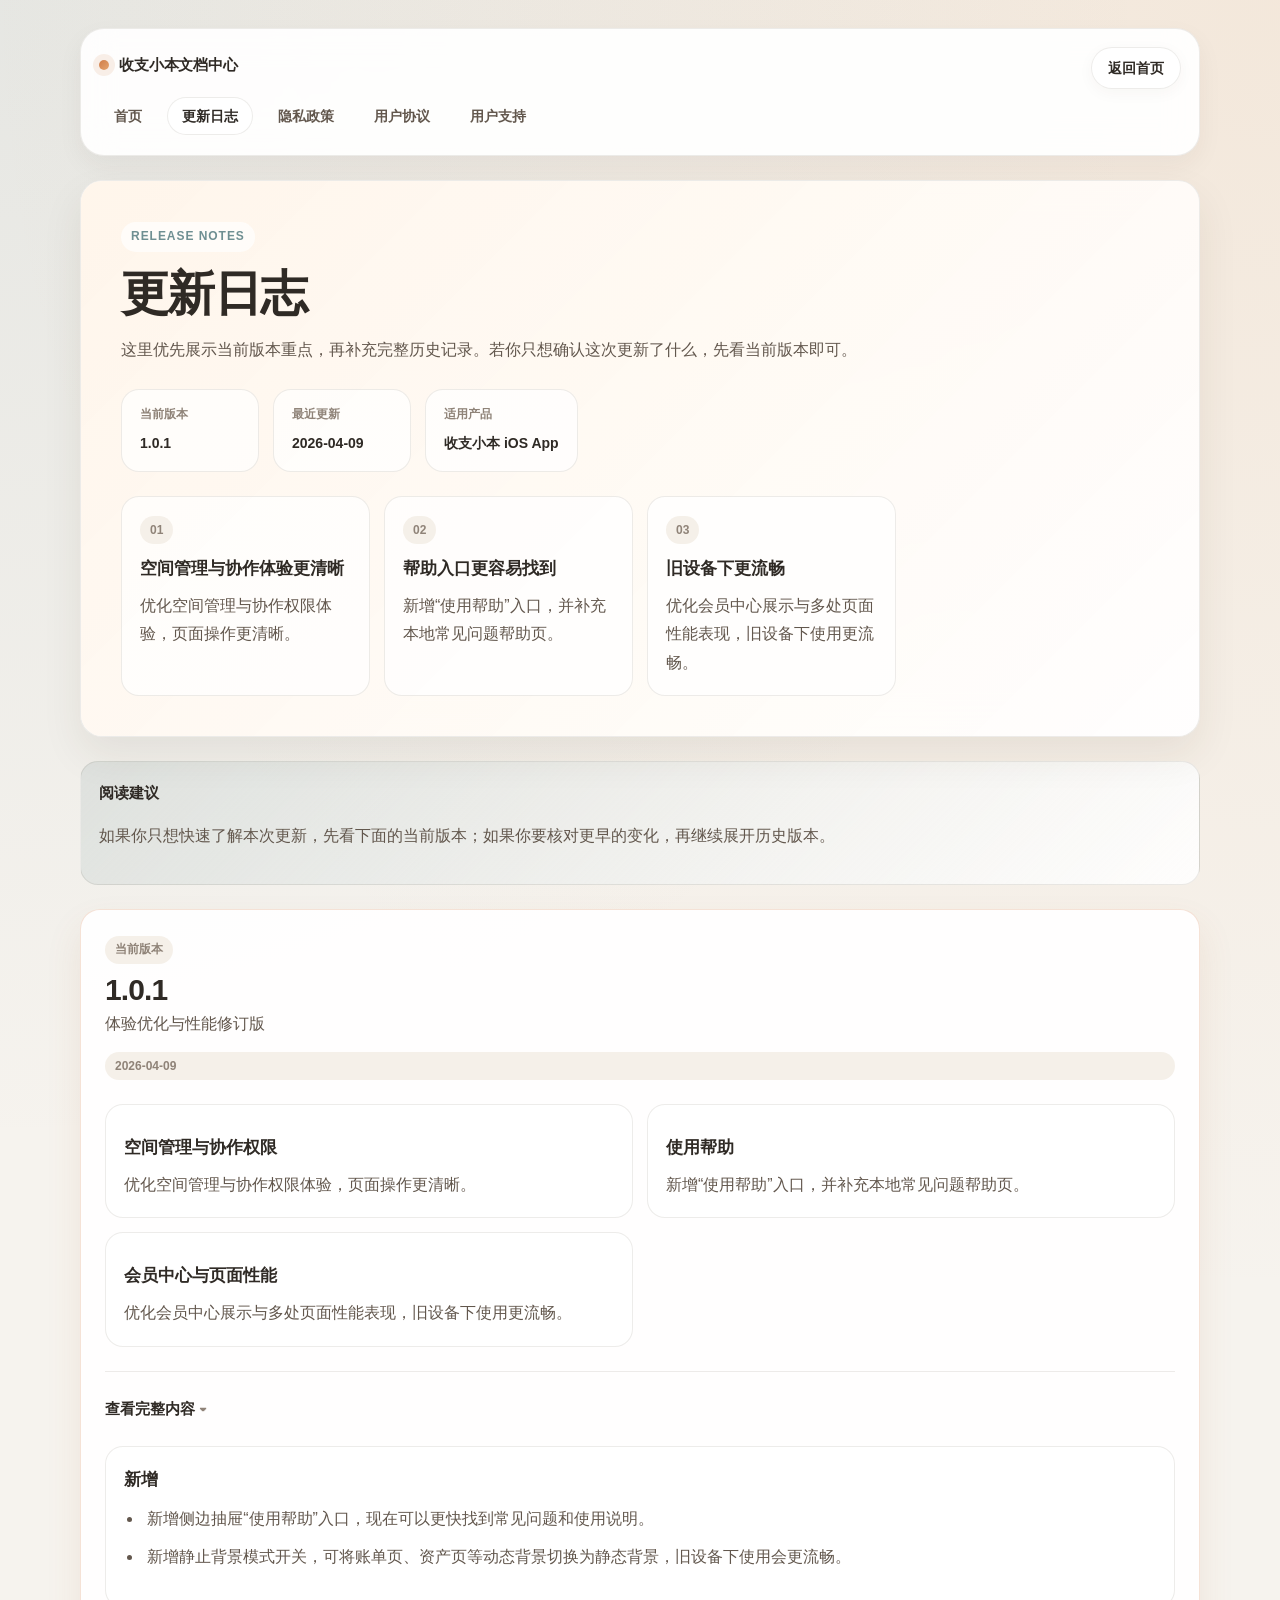
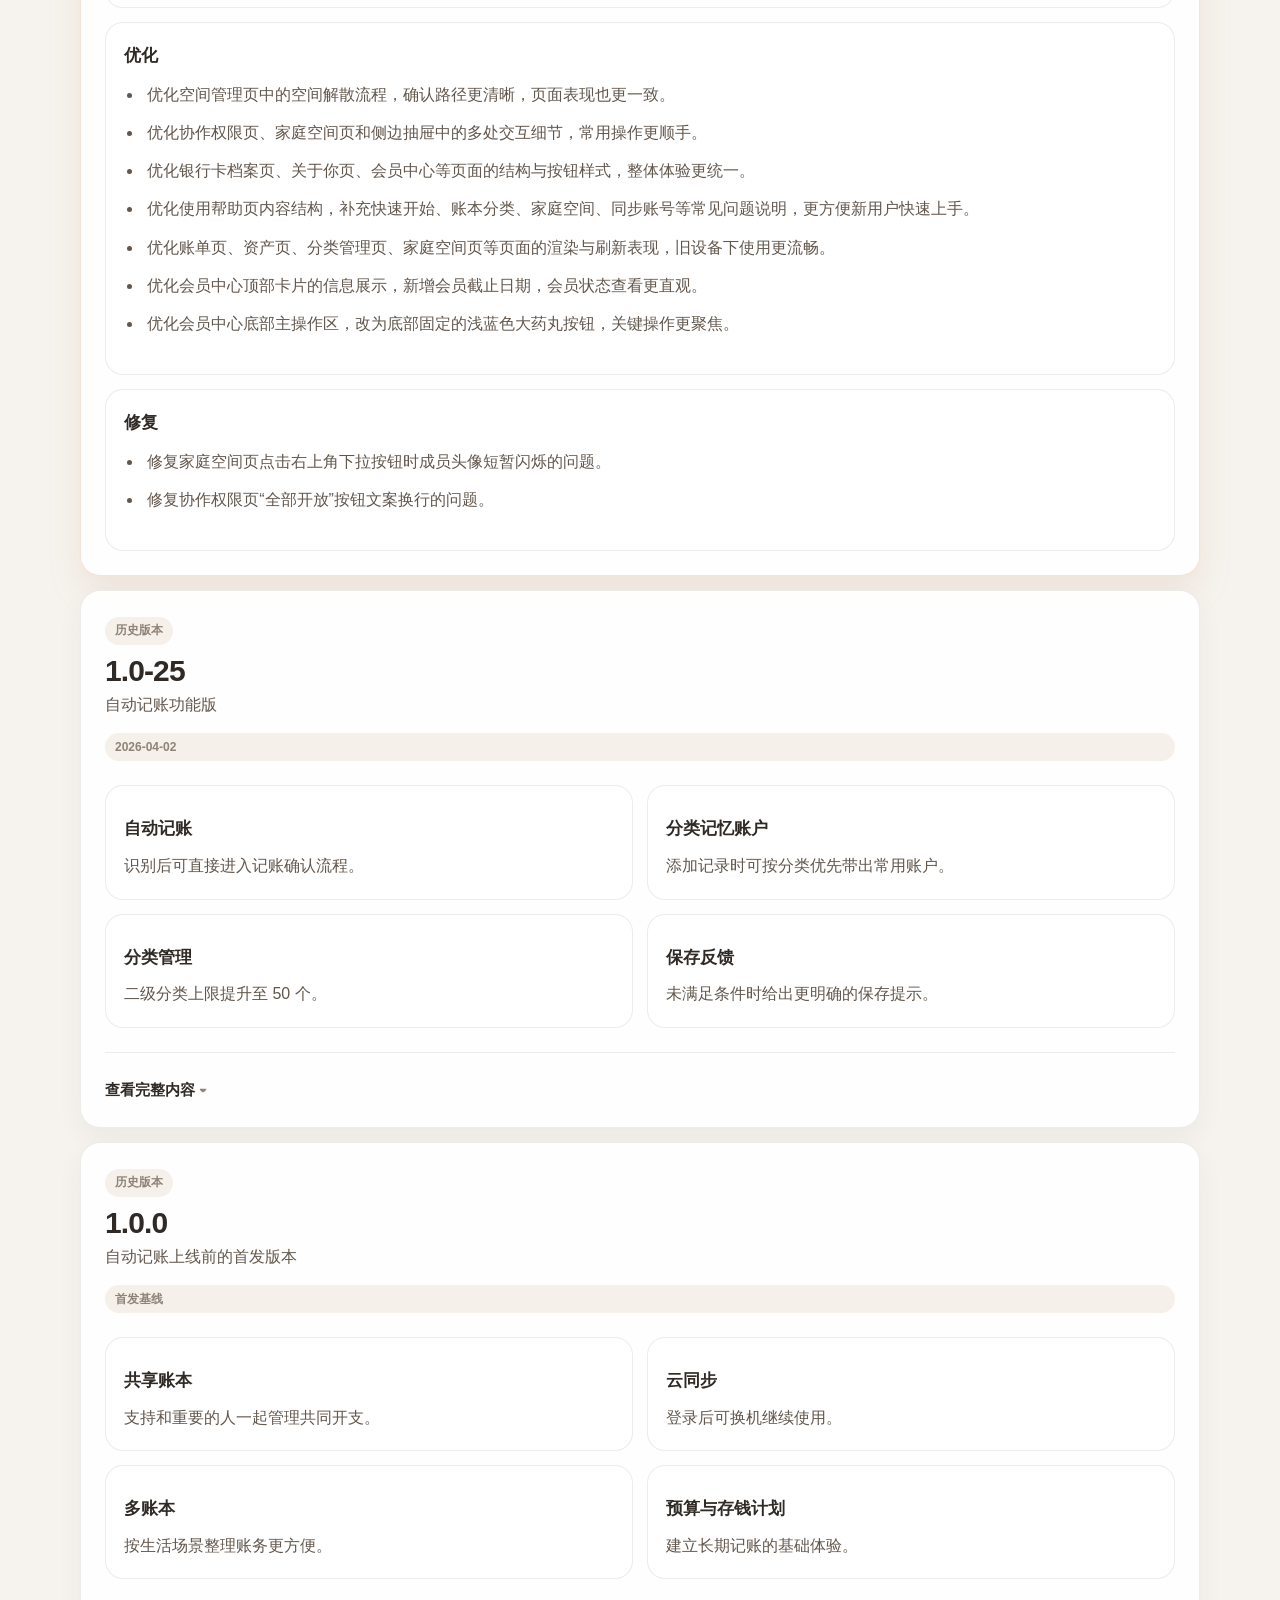
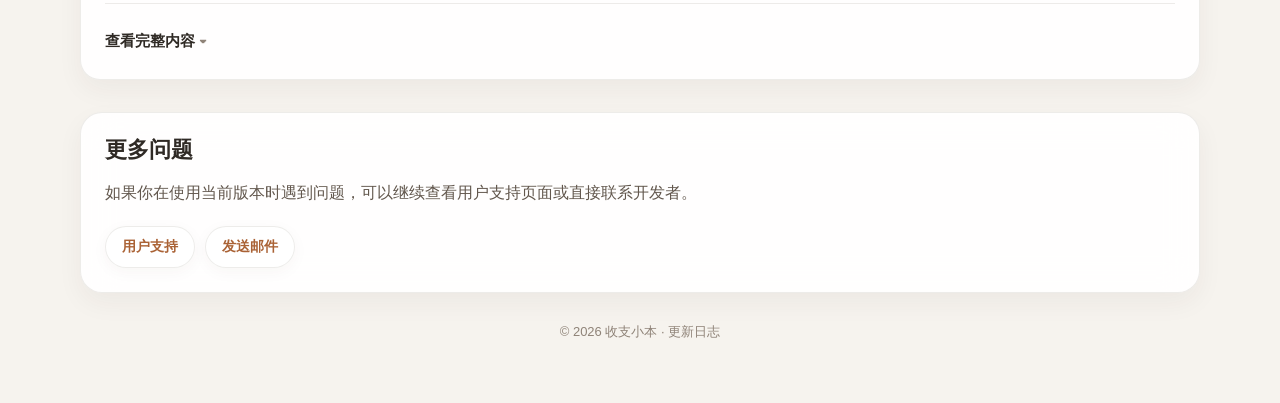
==== commit dabb0609: "Add files via upload 更新日志更新" ====
--- a/changelog.html
+++ b/changelog.html
@@ -33,11 +33,11 @@
             <div class="meta-grid">
                 <div class="meta-item">
                     <strong>当前版本</strong>
-                    <span>1.0-25</span>
+                    <span>1.0.1</span>
                 </div>
                 <div class="meta-item">
                     <strong>最近更新</strong>
-                    <span>2026-04-02</span>
+                    <span>2026-04-09</span>
                 </div>
                 <div class="meta-item">
                     <strong>适用产品</strong>
@@ -48,23 +48,18 @@
             <div class="release-highlight-grid" aria-label="本次更新重点">
                 <article class="release-highlight-card">
                     <span class="release-pill">01</span>
-                    <strong>自动记账流程更顺</strong>
-                    <p>识别后可直接进入记账确认，减少无效确认步骤。</p>
+                    <strong>空间管理与协作体验更清晰</strong>
+                    <p>优化空间管理与协作权限体验，页面操作更清晰。</p>
                 </article>
                 <article class="release-highlight-card">
                     <span class="release-pill">02</span>
-                    <strong>账户推荐更贴近习惯</strong>
-                    <p>新增按分类记忆常用账户，录入时更容易带出合适账户。</p>
+                    <strong>帮助入口更容易找到</strong>
+                    <p>新增“使用帮助”入口，并补充本地常见问题帮助页。</p>
                 </article>
                 <article class="release-highlight-card">
                     <span class="release-pill">03</span>
-                    <strong>分类管理空间更充足</strong>
-                    <p>二级分类上限提升至 50 个，管理复杂分类时更从容。</p>
-                </article>
-                <article class="release-highlight-card">
-                    <span class="release-pill">04</span>
-                    <strong>保存反馈更清楚</strong>
-                    <p>未满足保存条件时会直接提示，避免误以为点击无效。</p>
+                    <strong>旧设备下更流畅</strong>
+                    <p>优化会员中心展示与多处页面性能表现，旧设备下使用更流畅。</p>
                 </article>
             </div>
         </section>
@@ -79,6 +74,64 @@
                 <div class="release-card-header">
                     <div>
                         <span class="release-badge">当前版本</span>
+                        <h2>1.0.1</h2>
+                        <p>体验优化与性能修订版</p>
+                    </div>
+                    <span class="release-date">2026-04-09</span>
+                </div>
+
+                <div class="release-summary-grid">
+                    <div class="release-summary-item">
+                        <strong>空间管理与协作权限</strong>
+                        <p>优化空间管理与协作权限体验，页面操作更清晰。</p>
+                    </div>
+                    <div class="release-summary-item">
+                        <strong>使用帮助</strong>
+                        <p>新增“使用帮助”入口，并补充本地常见问题帮助页。</p>
+                    </div>
+                    <div class="release-summary-item">
+                        <strong>会员中心与页面性能</strong>
+                        <p>优化会员中心展示与多处页面性能表现，旧设备下使用更流畅。</p>
+                    </div>
+                </div>
+
+                <details class="release-details" open>
+                    <summary>查看完整内容</summary>
+                    <div class="release-detail-sections">
+                        <section class="release-detail-block">
+                            <h3>新增</h3>
+                            <ul>
+                                <li>新增侧边抽屉“使用帮助”入口，现在可以更快找到常见问题和使用说明。</li>
+                                <li>新增静止背景模式开关，可将账单页、资产页等动态背景切换为静态背景，旧设备下使用会更流畅。</li>
+                            </ul>
+                        </section>
+                        <section class="release-detail-block">
+                            <h3>优化</h3>
+                            <ul>
+                                <li>优化空间管理页中的空间解散流程，确认路径更清晰，页面表现也更一致。</li>
+                                <li>优化协作权限页、家庭空间页和侧边抽屉中的多处交互细节，常用操作更顺手。</li>
+                                <li>优化银行卡档案页、关于你页、会员中心等页面的结构与按钮样式，整体体验更统一。</li>
+                                <li>优化使用帮助页内容结构，补充快速开始、账本分类、家庭空间、同步账号等常见问题说明，更方便新用户快速上手。</li>
+                                <li>优化账单页、资产页、分类管理页、家庭空间页等页面的渲染与刷新表现，旧设备下使用更流畅。</li>
+                                <li>优化会员中心顶部卡片的信息展示，新增会员截止日期，会员状态查看更直观。</li>
+                                <li>优化会员中心底部主操作区，改为底部固定的浅蓝色大药丸按钮，关键操作更聚焦。</li>
+                            </ul>
+                        </section>
+                        <section class="release-detail-block">
+                            <h3>修复</h3>
+                            <ul>
+                                <li>修复家庭空间页点击右上角下拉按钮时成员头像短暂闪烁的问题。</li>
+                                <li>修复协作权限页“全部开放”按钮文案换行的问题。</li>
+                            </ul>
+                        </section>
+                    </div>
+                </details>
+            </article>
+
+            <article class="release-card">
+                <div class="release-card-header">
+                    <div>
+                        <span class="release-badge muted">历史版本</span>
                         <h2>1.0-25</h2>
                         <p>自动记账功能版</p>
                     </div>
@@ -104,7 +157,7 @@
                     </div>
                 </div>
 
-                <details class="release-details" open>
+                <details class="release-details">
                     <summary>查看完整内容</summary>
                     <div class="release-detail-sections">
                         <section class="release-detail-block">
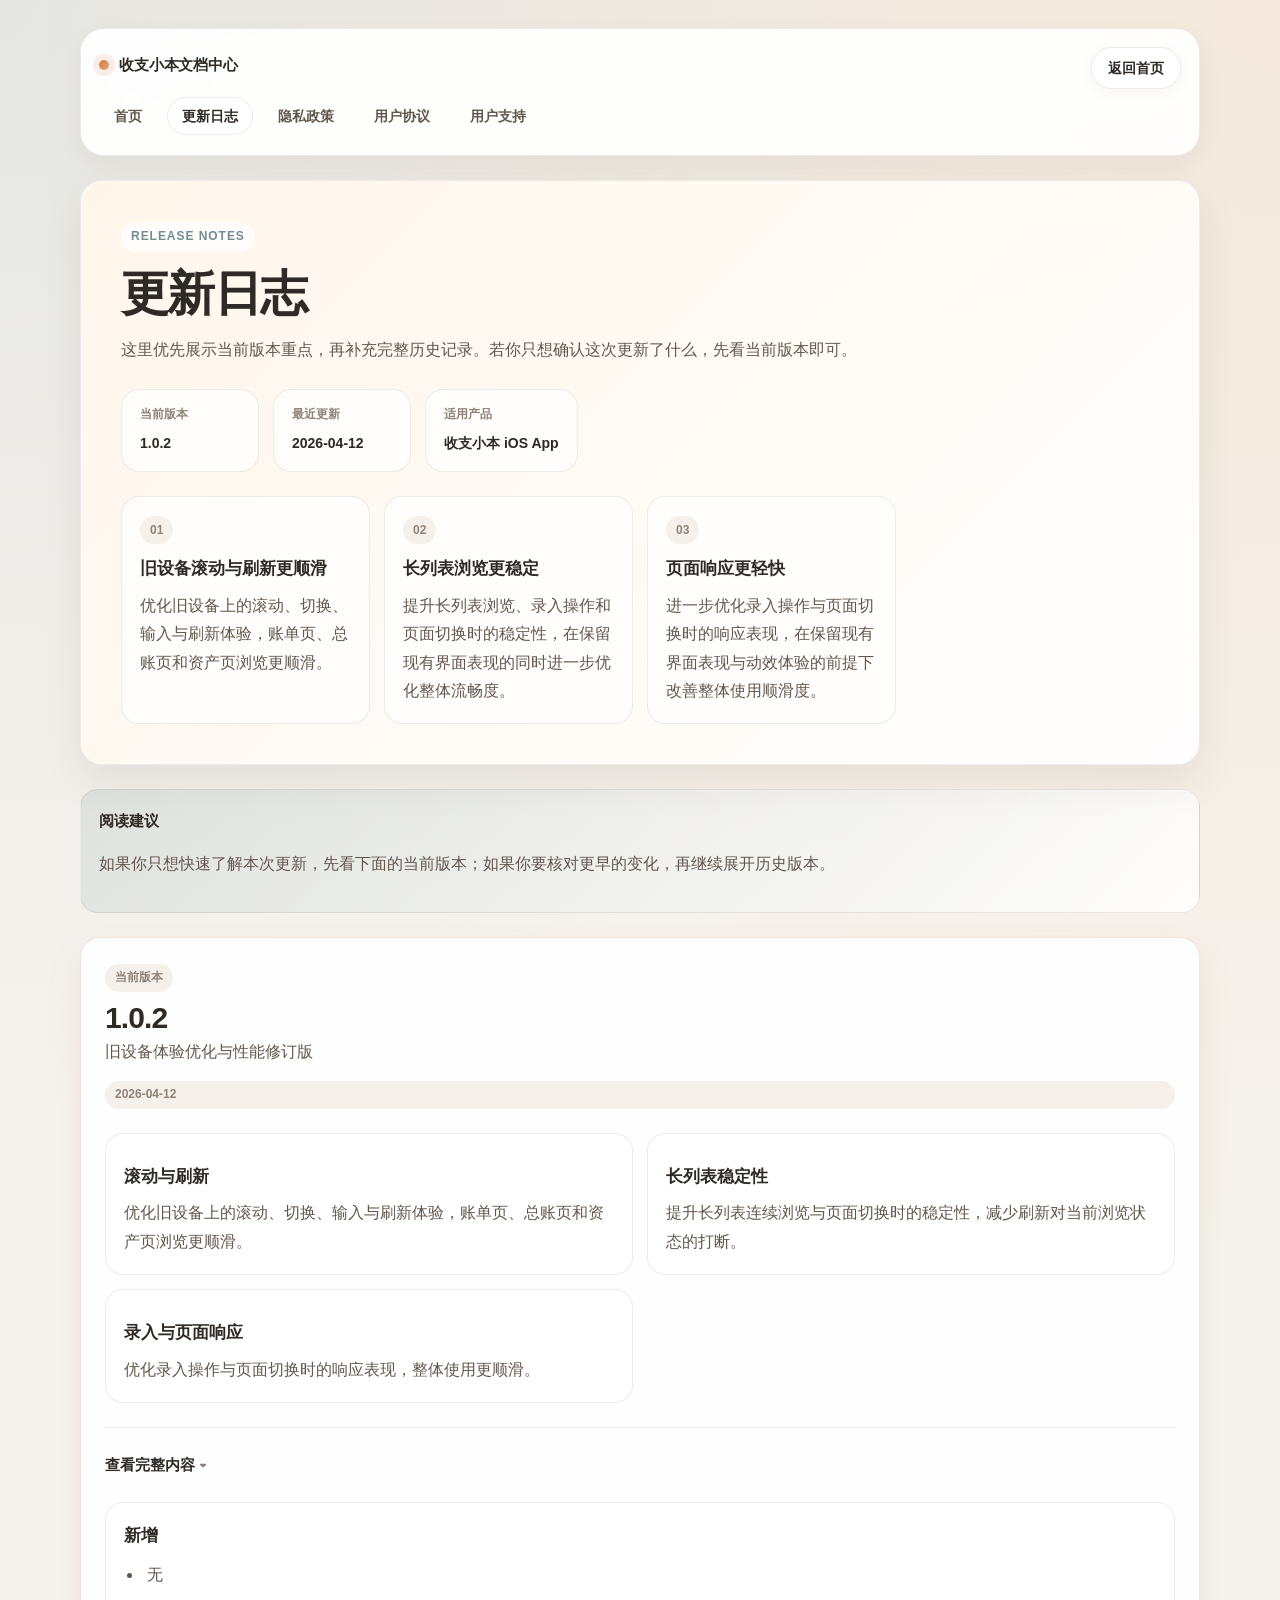
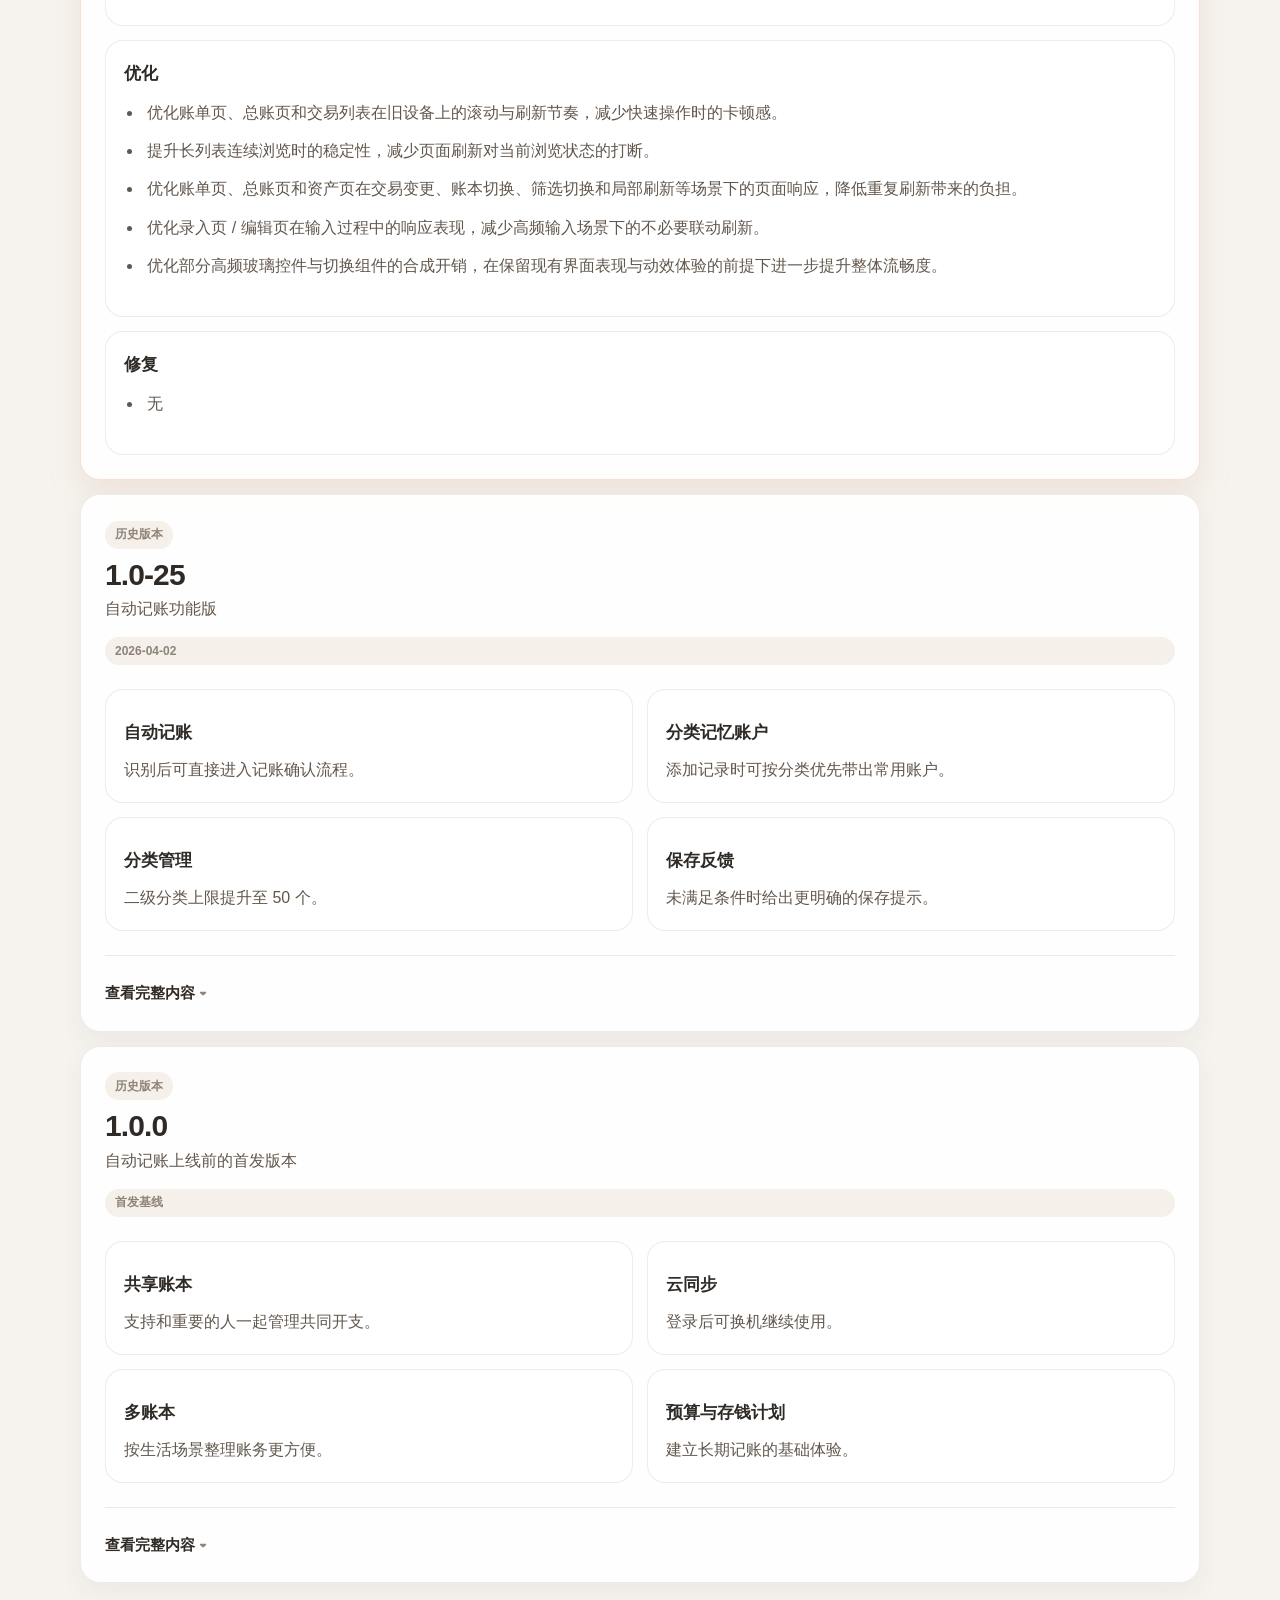
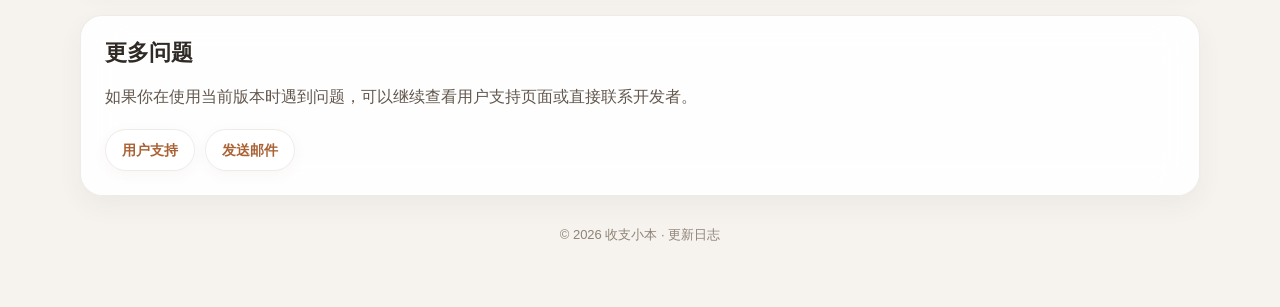
==== commit 30d02630: "Add files via upload 1.0.2 版本更新" ====
--- a/changelog.html
+++ b/changelog.html
@@ -33,11 +33,11 @@
             <div class="meta-grid">
                 <div class="meta-item">
                     <strong>当前版本</strong>
-                    <span>1.0.1</span>
+                    <span>1.0.2</span>
                 </div>
                 <div class="meta-item">
                     <strong>最近更新</strong>
-                    <span>2026-04-09</span>
+                    <span>2026-04-12</span>
                 </div>
                 <div class="meta-item">
                     <strong>适用产品</strong>
@@ -48,18 +48,18 @@
             <div class="release-highlight-grid" aria-label="本次更新重点">
                 <article class="release-highlight-card">
                     <span class="release-pill">01</span>
-                    <strong>空间管理与协作体验更清晰</strong>
-                    <p>优化空间管理与协作权限体验，页面操作更清晰。</p>
+                    <strong>旧设备滚动与刷新更顺滑</strong>
+                    <p>优化旧设备上的滚动、切换、输入与刷新体验，账单页、总账页和资产页浏览更顺滑。</p>
                 </article>
                 <article class="release-highlight-card">
                     <span class="release-pill">02</span>
-                    <strong>帮助入口更容易找到</strong>
-                    <p>新增“使用帮助”入口，并补充本地常见问题帮助页。</p>
+                    <strong>长列表浏览更稳定</strong>
+                    <p>提升长列表浏览、录入操作和页面切换时的稳定性，在保留现有界面表现的同时进一步优化整体流畅度。</p>
                 </article>
                 <article class="release-highlight-card">
                     <span class="release-pill">03</span>
-                    <strong>旧设备下更流畅</strong>
-                    <p>优化会员中心展示与多处页面性能表现，旧设备下使用更流畅。</p>
+                    <strong>页面响应更轻快</strong>
+                    <p>进一步优化录入操作与页面切换时的响应表现，在保留现有界面表现与动效体验的前提下改善整体使用顺滑度。</p>
                 </article>
             </div>
         </section>
@@ -74,24 +74,24 @@
                 <div class="release-card-header">
                     <div>
                         <span class="release-badge">当前版本</span>
-                        <h2>1.0.1</h2>
-                        <p>体验优化与性能修订版</p>
-                    </div>
-                    <span class="release-date">2026-04-09</span>
+                        <h2>1.0.2</h2>
+                        <p>旧设备体验优化与性能修订版</p>
+                    </div>
+                    <span class="release-date">2026-04-12</span>
                 </div>
 
                 <div class="release-summary-grid">
                     <div class="release-summary-item">
-                        <strong>空间管理与协作权限</strong>
-                        <p>优化空间管理与协作权限体验，页面操作更清晰。</p>
-                    </div>
-                    <div class="release-summary-item">
-                        <strong>使用帮助</strong>
-                        <p>新增“使用帮助”入口，并补充本地常见问题帮助页。</p>
-                    </div>
-                    <div class="release-summary-item">
-                        <strong>会员中心与页面性能</strong>
-                        <p>优化会员中心展示与多处页面性能表现，旧设备下使用更流畅。</p>
+                        <strong>滚动与刷新</strong>
+                        <p>优化旧设备上的滚动、切换、输入与刷新体验，账单页、总账页和资产页浏览更顺滑。</p>
+                    </div>
+                    <div class="release-summary-item">
+                        <strong>长列表稳定性</strong>
+                        <p>提升长列表连续浏览与页面切换时的稳定性，减少刷新对当前浏览状态的打断。</p>
+                    </div>
+                    <div class="release-summary-item">
+                        <strong>录入与页面响应</strong>
+                        <p>优化录入操作与页面切换时的响应表现，整体使用更顺滑。</p>
                     </div>
                 </div>
 
@@ -101,27 +101,23 @@
                         <section class="release-detail-block">
                             <h3>新增</h3>
                             <ul>
-                                <li>新增侧边抽屉“使用帮助”入口，现在可以更快找到常见问题和使用说明。</li>
-                                <li>新增静止背景模式开关，可将账单页、资产页等动态背景切换为静态背景，旧设备下使用会更流畅。</li>
+                                <li>无</li>
                             </ul>
                         </section>
                         <section class="release-detail-block">
                             <h3>优化</h3>
                             <ul>
-                                <li>优化空间管理页中的空间解散流程，确认路径更清晰，页面表现也更一致。</li>
-                                <li>优化协作权限页、家庭空间页和侧边抽屉中的多处交互细节，常用操作更顺手。</li>
-                                <li>优化银行卡档案页、关于你页、会员中心等页面的结构与按钮样式，整体体验更统一。</li>
-                                <li>优化使用帮助页内容结构，补充快速开始、账本分类、家庭空间、同步账号等常见问题说明，更方便新用户快速上手。</li>
-                                <li>优化账单页、资产页、分类管理页、家庭空间页等页面的渲染与刷新表现，旧设备下使用更流畅。</li>
-                                <li>优化会员中心顶部卡片的信息展示，新增会员截止日期，会员状态查看更直观。</li>
-                                <li>优化会员中心底部主操作区，改为底部固定的浅蓝色大药丸按钮，关键操作更聚焦。</li>
+                                <li>优化账单页、总账页和交易列表在旧设备上的滚动与刷新节奏，减少快速操作时的卡顿感。</li>
+                                <li>提升长列表连续浏览时的稳定性，减少页面刷新对当前浏览状态的打断。</li>
+                                <li>优化账单页、总账页和资产页在交易变更、账本切换、筛选切换和局部刷新等场景下的页面响应，降低重复刷新带来的负担。</li>
+                                <li>优化录入页 / 编辑页在输入过程中的响应表现，减少高频输入场景下的不必要联动刷新。</li>
+                                <li>优化部分高频玻璃控件与切换组件的合成开销，在保留现有界面表现与动效体验的前提下进一步提升整体流畅度。</li>
                             </ul>
                         </section>
                         <section class="release-detail-block">
                             <h3>修复</h3>
                             <ul>
-                                <li>修复家庭空间页点击右上角下拉按钮时成员头像短暂闪烁的问题。</li>
-                                <li>修复协作权限页“全部开放”按钮文案换行的问题。</li>
+                                <li>无</li>
                             </ul>
                         </section>
                     </div>
